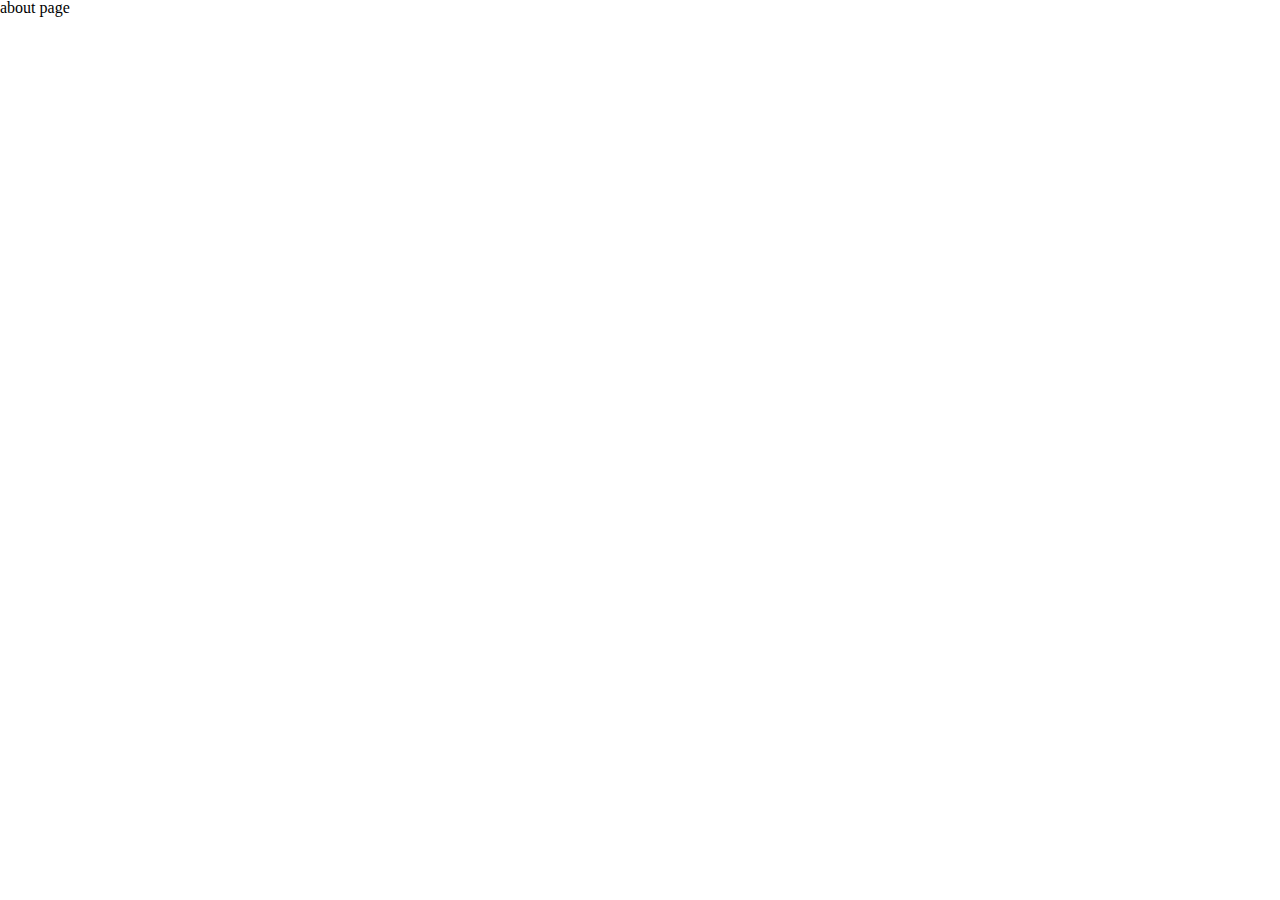
==== about.html @ a7b162c0 "Add mobile menu to home page" ====
<!DOCTYPE html>
<html lang="en">
  <head>
    <meta charset="UTF-8">
    <meta http-equiv="X-UA-Compatible" content="IE=edge">
    <meta name="viewport" content="width=device-width, initial-scale=1.0">
    <title>12 Rules for life: Antidote to Chaos tour</title>
    <link rel="stylesheet" href="./styles/reset.css">
    <link rel="preconnect" href="https://fonts.googleapis.com">
    <link rel="preconnect" href="https://fonts.gstatic.com" crossorigin>
    <link
      href="https://fonts.googleapis.com/css2?family=Lato:ital,wght@0,100;0,300;0,400;0,700;0,900;1,100;1,300;1,400;1,700;1,900&display=swap"
      rel="stylesheet">
    <link rel="stylesheet" href="./styles/about.css">
        <link rel="icon" href="./assets/png/favicon.ico" type="image/x-icon">
  </head>
<body>
  <h1>about page</h1>
</body>
</html>
---- styles/about.css ----
html {
  scroll-behavior: smooth;
}

@font-face {
  font-family: 'COCOGOOSE';
  src:
    url('../assets/fonts/COCOGOOSE.ttf.woff') format('woff'),
    url('../assets/fonts/COCOGOOSE.ttf.svg#COCOGOOSE') format('svg'),
    url('../assets/fonts/COCOGOOSE.ttf.eot'),
    url('../assets/fonts/COCOGOOSE.ttf.eot?#iefix') format('embedded-opentype');
  font-weight: normal;
  font-style: normal;
}
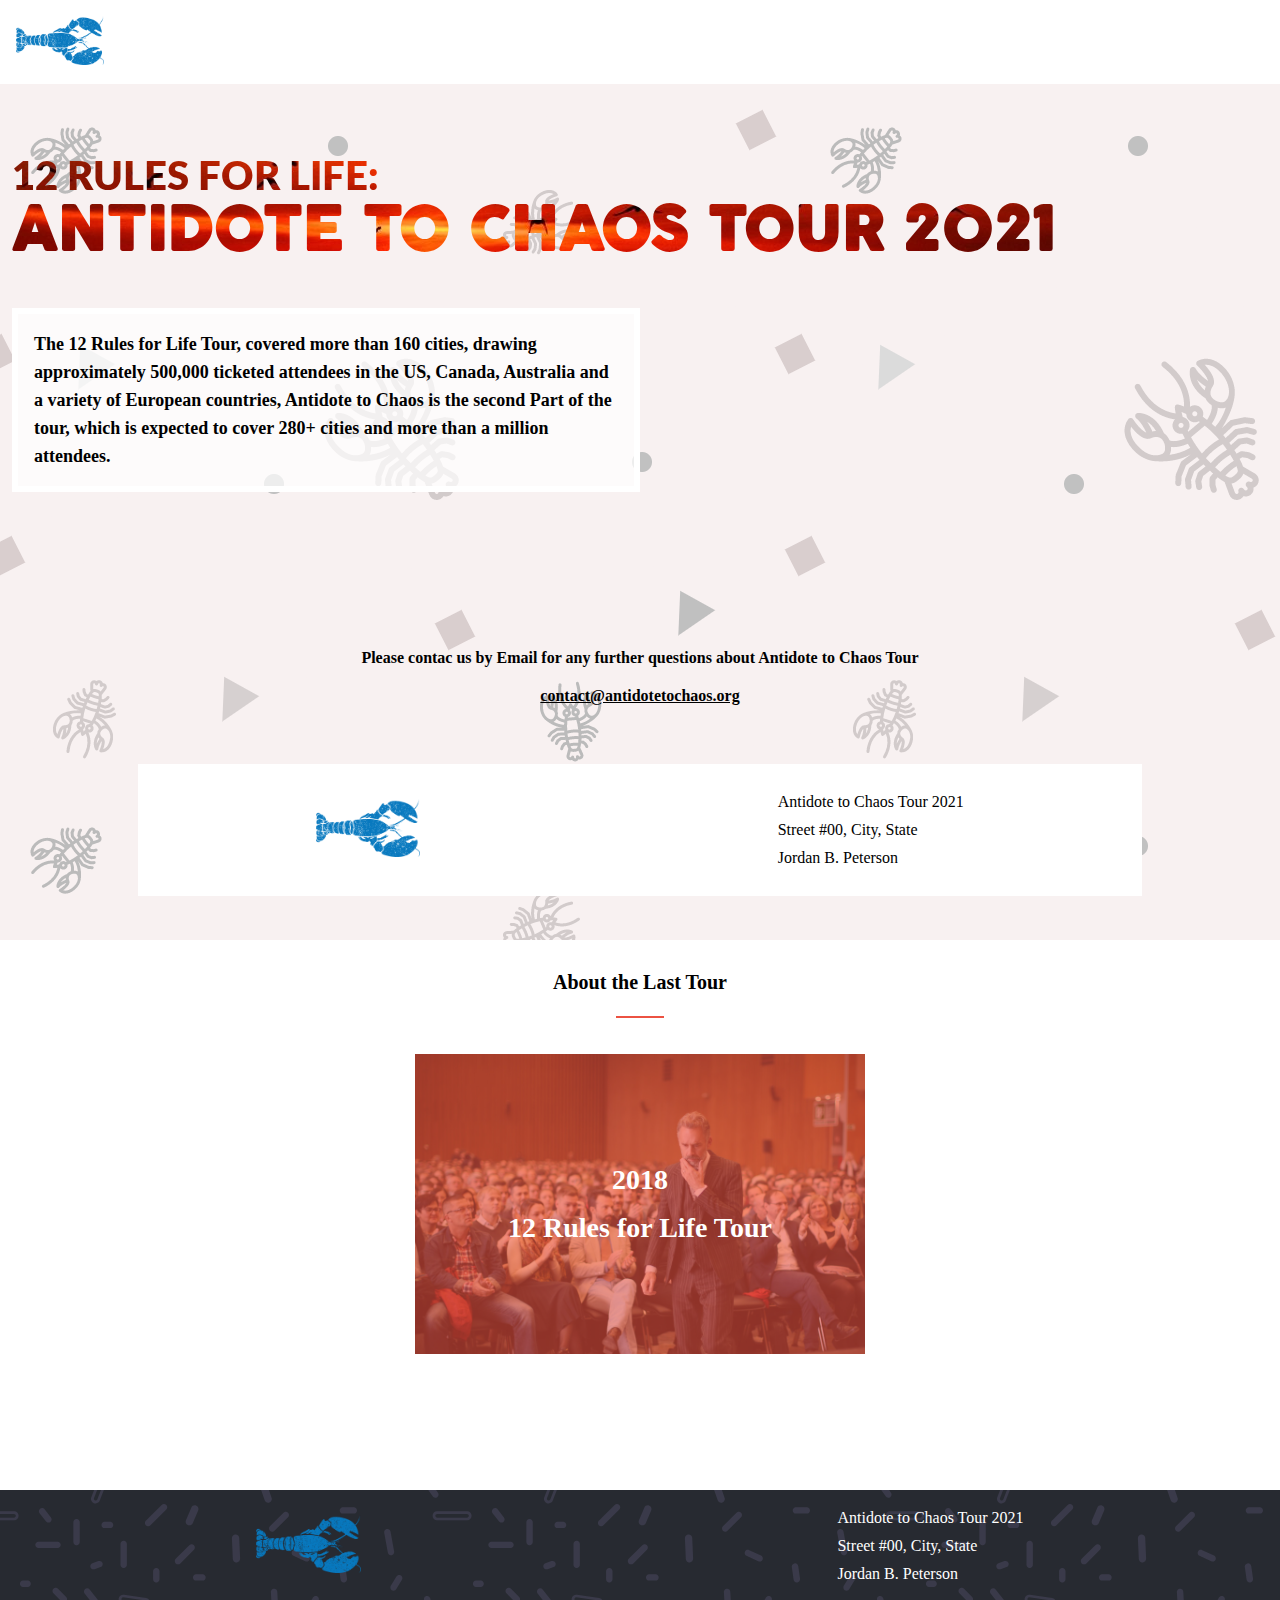
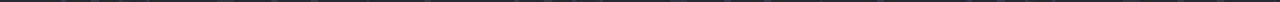
==== commit d4746184: "Add about page mobile + desktop & Add texture to backgrounds" ====
--- a/about.html
+++ b/about.html
@@ -1,20 +1,81 @@
 <!DOCTYPE html>
 <html lang="en">
-  <head>
-    <meta charset="UTF-8">
-    <meta http-equiv="X-UA-Compatible" content="IE=edge">
-    <meta name="viewport" content="width=device-width, initial-scale=1.0">
-    <title>12 Rules for life: Antidote to Chaos tour</title>
-    <link rel="stylesheet" href="./styles/reset.css">
-    <link rel="preconnect" href="https://fonts.googleapis.com">
-    <link rel="preconnect" href="https://fonts.gstatic.com" crossorigin>
-    <link
-      href="https://fonts.googleapis.com/css2?family=Lato:ital,wght@0,100;0,300;0,400;0,700;0,900;1,100;1,300;1,400;1,700;1,900&display=swap"
-      rel="stylesheet">
-    <link rel="stylesheet" href="./styles/about.css">
-        <link rel="icon" href="./assets/png/favicon.ico" type="image/x-icon">
-  </head>
+
+<head>
+  <meta charset="UTF-8">
+  <meta http-equiv="X-UA-Compatible" content="IE=edge">
+  <meta name="viewport" content="width=device-width, initial-scale=1.0">
+  <title>12 Rules for life: Antidote to Chaos tour</title>
+  <link rel="stylesheet" href="./styles/reset.css">
+  <link rel="preconnect" href="https://fonts.googleapis.com">
+  <link rel="preconnect" href="https://fonts.gstatic.com" crossorigin>
+  <link
+    href="https://fonts.googleapis.com/css2?family=Lato:ital,wght@0,100;0,300;0,400;0,700;0,900;1,100;1,300;1,400;1,700;1,900&display=swap"
+    rel="stylesheet">
+  <link rel="stylesheet" href="./styles/about.css">
+  <link rel="icon" href="./assets/png/favicon.ico" type="image/x-icon">
+</head>
+
 <body>
-  <h1>about page</h1>
+  <header id="navbar">
+    <a href="./index.html">
+      <img class="nav-logo" src="./assets/png/logobster.png" alt="">
+    </a>
+  </header>
+  <main>
+    <section class="hero">
+      <div class="container" id="landing">
+        <h1><span class="pre-title">12 Rules for life:</span> <br> Antidote to Chaos Tour 2021</h1>
+        <div class="hero-text-container">
+          <p class="hero-text">
+            The 12 Rules for Life Tour, covered more than 160 cities, drawing approximately 500,000 ticketed attendees
+            in the US, Canada, Australia and a variety of European countries, Antidote to Chaos is the second Part of
+            the tour, which is expected to cover 280+ cities and more than a million attendees.
+          </p>
+        </div>
+        <div class="contact-sect">
+          <span class="contact-info">Please contac us by Email for any further questions about Antidote to Chaos
+            Tour</span><br>
+          <span class="contact-mail">contact@antidotetochaos.org</span>
+        </div>
+        <div class="container footer-container">
+          <a href="./index.html"><img class="footer-logo" src="./assets/png/logobster.png" alt=""></a>
+          <div class="footer-info">
+            <span class="info-item">Antidote to Chaos Tour 2021</span>
+            <span class="info-item">Street #00, City, State</span>
+            <span class="info-item">Jordan B. Peterson</span>
+          </div>
+        </div>
+      </div>
+    </section>
+    <section class="past-tours">
+      <div class="container">
+        <h2 class="header-dark">
+          About the Last Tour
+        </h2>
+        <div class="separator"></div>
+        <div class="image-over">
+          <div class="last-tour">
+          </div>
+          <div class="color-overlay">
+            2018<br>12 Rules for Life Tour
+          </div>
+        </div>
+      </div>
+    </section>
+  </main>
+  <footer id="footer">
+    <div class="contact-info">
+      <div class="container footer-content">
+        <a href="./index.html"><img class="footer-logo" src="./assets/png/logobster.png" alt=""></a>
+        <div class="footer-info">
+          <span class="info-item">Antidote to Chaos Tour 2021</span>
+          <span class="info-item">Street #00, City, State</span>
+          <span class="info-item">Jordan B. Peterson</span>
+        </div>
+      </div>
+    </div>
+  </footer>
 </body>
+
 </html>--- a/styles/about.css
+++ b/styles/about.css
@@ -12,3 +12,189 @@
   font-weight: normal;
   font-style: normal;
 }
+
+#navbar {
+  padding: 16px;
+  box-shadow: 0px 1px 5px rgb(190, 190, 190);
+}
+
+.nav-logo {
+  width: 88px;
+}
+
+h1 {
+  background: url(../assets/jpg/bg-red.jpg) no-repeat;
+  -webkit-text-fill-color: transparent;
+  -webkit-background-clip: text;
+  display: block;
+  background-position: center -800px;
+  font-family: 'COCOGOOSE', 'Trebuchet MS', 'Lucida Sans Unicode', 'Lucida Grande', 'Lucida Sans', Arial, sans-serif;
+  font-size: 60px;
+  font-weight: 800;
+  text-align: left;
+  text-transform: uppercase;
+  margin: 48px 0;
+}
+
+.hero {
+  width: 100%;
+  overflow: hidden;
+  display: flex;
+  align-items: center;
+  flex-direction: column;
+  background: url('../assets/png/pattern2.png');
+}
+
+.pre-title {
+  font-family: 'Lato', sans-serif;
+  font-size: 40px;
+}
+
+.hero-text-container {
+  background-color: rgba(255, 255, 255, 0.7);
+  border: 6px solid white;
+  padding: 16px;
+}
+
+.hero-text {
+  font-size: 18px;
+  font-weight: 600;
+  line-height: 28px;
+}
+
+.container {
+  max-width: 1280px;
+  padding: 8px 12px;
+  display: flex;
+  flex-direction: column;
+  align-items: center;
+  width: 100%
+}
+
+.contact-sect {
+  margin: 24px 0;
+  display: flex;
+  width: 100%;
+  align-items: center;
+  flex-direction: column;
+  text-align: center;
+  font-weight: 600;
+}
+
+.contact-mail {
+  text-decoration: underline;
+}
+
+.contact-info {
+  display: flex;
+  align-items: center;
+  justify-content: center;
+  width: 100%;
+  padding: 6px;
+}
+
+.footer-container {
+  width: 80%;
+  flex-direction: row;
+  justify-content: space-around;
+  background-color: white;
+  padding: 24px 0;
+  margin: 36px 0;
+}
+
+.footer-logo {
+  height: 58px;
+}
+
+.footer-info {
+  display: flex;
+  flex-direction: column;
+}
+
+.info-item {
+  margin: 6px 0;
+}
+
+.past-tours {
+  width: 100%;
+  display: flex;
+  flex-direction: column;
+  align-items: center;
+}
+
+.header-dark {
+  font-weight: 600;
+  font-size: 20px;
+  margin: 24px 0;
+}
+
+.separator {
+  height: 2px;
+  width: 48px;
+  background-color: #ec5242;
+}
+
+.image-over {
+  max-width: 450px;
+  width: 100%;
+  position: relative;
+  margin-top: 36px;
+}
+
+.last-tour {
+  background: url('../assets/jpg/last-tour.jpg') 0 0 no-repeat;
+  background-size: contain;
+  background-position: center;
+  max-width: 450px;
+  width: 100%;
+  height: 300px;
+  overflow: hidden;
+  color: #FFFFFF;
+}
+
+.color-overlay {
+  max-width: 450px;
+  width: 100%;
+  height: 100%;
+  position: absolute;
+  top: 0;
+  left: 0;
+  background-color: rgba(236, 82, 66, 0.6);
+  display: flex;
+  align-items: center;
+  justify-content: center;
+  font-size: 28px;
+  font-weight: 800;
+  color: white;
+  line-height: 48px;
+  text-align: center;
+}
+
+#footer {
+  margin-top: 128px;
+  background-color: rgb(39, 42, 49);
+  fill: rgb(58, 58, 74);
+  background-size: 453px 453px;
+  background-repeat: repeat;
+  background-image:url("data:image/svg+xml,%3Csvg id='Layer_1' xmlns='http://www.w3.org/2000/svg' viewBox='0 0 500 500' fill-opacity='1' %3E%3Cstyle%3E .st0{fill:rgb(58, 58, 74)} %3C/style%3E%3Cpath class='st0' d='M55.5 475h-19c-1.9 0-3.5-1.6-3.5-3.5s1.6-3.5 3.5-3.5h19c1.9 0 3.5 1.6 3.5 3.5s-1.6 3.5-3.5 3.5zM144.7 178.9c-.4 0-.8-.1-1.2-.2-1.8-.7-2.7-2.7-2.1-4.5l6.6-17.8c.7-1.8 2.7-2.7 4.5-2.1 1.8.7 2.7 2.7 2.1 4.5l-6.6 17.8c-.6 1.4-1.9 2.3-3.3 2.3zM107.9 130.4c-1 0-2.1-.5-2.7-1.3l-11.8-14.9c-1.2-1.5-.9-3.7.6-4.9 1.5-1.2 3.7-.9 4.9.6l11.8 14.9c1.2 1.5.9 3.7-.6 4.9-.7.5-1.4.7-2.2.7zM103.2 87.6c-1.5 0-2.8-.9-3.3-2.4-.6-1.8.3-3.8 2.2-4.4l6.6-2.3c1.8-.6 3.8.3 4.4 2.2.6 1.8-.3 3.8-2.2 4.4l-6.6 2.3c-.3.2-.7.2-1.1.2zM300.5 46c-.9 0-1.8-.3-2.5-1-1.4-1.4-1.4-3.6 0-5l15-15c1.4-1.4 3.6-1.4 4.9 0 1.4 1.4 1.4 3.6 0 5l-15 15c-.6.7-1.5 1-2.4 1zM193.5 292c-1.9 0-3.5-1.6-3.5-3.5v-9c0-1.9 1.6-3.5 3.5-3.5s3.5 1.6 3.5 3.5v9c0 1.9-1.6 3.5-3.5 3.5zM163.5 40c-.9 0-1.8-.3-2.5-1-1.4-1.4-1.4-3.6 0-5l17.5-17.5c1.4-1.4 3.6-1.4 5 0s1.4 3.6 0 5L166 39c-.7.7-1.6 1-2.5 1zM252.5 167h-12c-1.9 0-3.5-1.6-3.5-3.5s1.6-3.5 3.5-3.5h12c1.9 0 3.5 1.6 3.5 3.5s-1.6 3.5-3.5 3.5zM199 142.5c-.9 0-1.8-.3-2.5-1L186 131c-1.4-1.4-1.4-3.6 0-5s3.6-1.4 5 0l10.5 10.5c1.4 1.4 1.4 3.6 0 5-.7.7-1.6 1-2.5 1zM108.5 162h-31c-1.9 0-3.5-1.6-3.5-3.5s1.6-3.5 3.5-3.5h31c1.9 0 3.5 1.6 3.5 3.5s-1.6 3.5-3.5 3.5zM134.5 231c-1.9 0-3.5-1.6-3.5-3.5v-16c0-1.9 1.6-3.5 3.5-3.5s3.5 1.6 3.5 3.5v16c0 1.9-1.6 3.5-3.5 3.5zM136.5 86c-1.9 0-3.5-1.6-3.5-3.5v-23c0-1.9 1.6-3.5 3.5-3.5s3.5 1.6 3.5 3.5v23c0 1.9-1.6 3.5-3.5 3.5zM63.5 64h-21c-1.9 0-3.5-1.6-3.5-3.5s1.6-3.5 3.5-3.5h21c1.9 0 3.5 1.6 3.5 3.5S65.4 64 63.5 64zM70.5 124c-.9 0-1.8-.3-2.5-1l-9-9c-1.4-1.4-1.4-3.6 0-5s3.6-1.4 5 0l9 9c1.4 1.4 1.4 3.6 0 5-.7.7-1.6 1-2.5 1zM97.5 200c-1.9 0-3.5-1.6-3.5-3.5v-8c0-1.9 1.6-3.5 3.5-3.5s3.5 1.6 3.5 3.5v8c0 1.9-1.6 3.5-3.5 3.5zM256.5 129h-15c-1.9 0-3.5-1.6-3.5-3.5s1.6-3.5 3.5-3.5h15c1.9 0 3.5 1.6 3.5 3.5s-1.6 3.5-3.5 3.5zM172.5 102c-1.9 0-3.5-1.6-3.5-3.5v-9c0-1.9 1.6-3.5 3.5-3.5s3.5 1.6 3.5 3.5v9c0 1.9-1.6 3.5-3.5 3.5zM275.5 214c-.9 0-1.8-.3-2.5-1l-9-9c-1.4-1.4-1.4-3.6 0-5s3.6-1.4 4.9 0l9 9c1.4 1.4 1.4 3.6 0 5-.6.7-1.5 1-2.4 1zM104.5 262c-1.9 0-3.5-1.6-3.5-3.5v-17c0-1.9 1.6-3.5 3.5-3.5s3.5 1.6 3.5 3.5v17c0 1.9-1.6 3.5-3.5 3.5zM53.5 278c-1.1 0-2.1-.5-2.8-1.4-1.2-1.5-.8-3.7.7-4.9l12-9c1.5-1.2 3.7-.8 4.9.7 1.2 1.5.8 3.7-.7 4.9l-12 9c-.6.5-1.4.7-2.1.7zM173.5 264c-.6 0-1.1-.1-1.7-.4l-13-7c-1.7-.9-2.3-3-1.4-4.7.9-1.7 3-2.3 4.7-1.4l13 7c1.7.9 2.3 3 1.4 4.7-.6 1.1-1.8 1.8-3 1.8zM203.5 182h-26c-1.9 0-3.5-1.6-3.5-3.5s1.6-3.5 3.5-3.5h26c1.9 0 3.5 1.6 3.5 3.5s-1.6 3.5-3.5 3.5zM84.5 61c-1.9 0-3.5-1.6-3.5-3.5v-22c0-1.9 1.6-3.5 3.5-3.5s3.5 1.6 3.5 3.5v22c0 1.9-1.6 3.5-3.5 3.5zM196.5 82c-.9 0-1.8-.3-2.5-1-1.4-1.4-1.4-3.6 0-5l15-15c1.4-1.4 3.6-1.4 5 0s1.4 3.6 0 5l-15 15c-.7.7-1.6 1-2.5 1zM196.5 236c-.9 0-1.8-.3-2.5-1l-13-13c-1.4-1.4-1.4-3.6 0-5s3.6-1.4 5 0l13 13c1.4 1.4 1.4 3.6 0 5-.7.7-1.6 1-2.5 1zM37.5 151c-1.1 0-2.2-.5-2.9-1.6-1.1-1.6-.6-3.8 1-4.9l9-6c1.6-1.1 3.8-.6 4.9 1 1.1 1.6.6 3.8-1 4.9l-9 6c-.7.4-1.3.6-2 .6zM30.5 107h-5c-1.9 0-3.5-1.6-3.5-3.5s1.6-3.5 3.5-3.5h5c1.9 0 3.5 1.6 3.5 3.5s-1.6 3.5-3.5 3.5zM121.5 42h-6c-1.9 0-3.5-1.6-3.5-3.5s1.6-3.5 3.5-3.5h6c1.9 0 3.5 1.6 3.5 3.5s-1.6 3.5-3.5 3.5zM123.5 345c-1.2 0-2.3-.6-3-1.6l-7-11c-1-1.6-.6-3.8 1.1-4.8 1.6-1 3.8-.6 4.8 1.1l7 11c1 1.6.6 3.8-1.1 4.8-.5.3-1.2.5-1.8.5zM31.5 353c-.2 0-.5 0-.7-.1-1.9-.4-3.1-2.3-2.7-4.2l3-14c.4-1.9 2.3-3.1 4.2-2.7 1.9.4 3.1 2.3 2.7 4.2l-3 14c-.4 1.7-1.9 2.8-3.5 2.8zM72.5 318c-.6 0-1.1-.1-1.6-.4l-17-9c-1.7-.9-2.4-3-1.5-4.7.9-1.7 3-2.4 4.7-1.5l17 9c1.7.9 2.4 3 1.5 4.7-.6 1.2-1.8 1.9-3.1 1.9zM256.5 380h-19c-1.9 0-3.5-1.6-3.5-3.5s1.6-3.5 3.5-3.5h19c1.9 0 3.5 1.6 3.5 3.5s-1.6 3.5-3.5 3.5zM299.2 353.3c-.2 0-.4 0-.7-.1-1.9-.4-3.1-2.2-2.8-4.1l3.6-18.7c.4-1.9 2.2-3.1 4.1-2.8 1.9.4 3.1 2.2 2.8 4.1l-3.6 18.7c-.3 1.8-1.7 2.9-3.4 2.9zM328 295c-.4 0-.7-.1-1.1-.2l-18-5.9c-1.8-.6-2.8-2.6-2.2-4.4.6-1.8 2.6-2.8 4.4-2.2l18 5.9c1.8.6 2.8 2.6 2.2 4.4-.4 1.4-1.8 2.4-3.3 2.4zM345.2 267.6c-1.5 0-2.8-.9-3.3-2.4-.6-1.8.3-3.8 2.2-4.4l6.6-2.3c1.8-.6 3.8.3 4.4 2.2.6 1.8-.3 3.8-2.2 4.4l-6.6 2.3c-.4.2-.7.2-1.1.2zM396 381.5c-.9 0-1.8-.3-2.5-1L376 363c-1.4-1.4-1.4-3.6 0-4.9 1.4-1.4 3.6-1.4 4.9 0l17.5 17.5c1.4 1.4 1.4 3.6 0 4.9-.6.7-1.5 1-2.4 1zM350.5 422c-.9 0-1.8-.3-2.5-1-1.4-1.4-1.4-3.6 0-4.9l15-15c1.4-1.4 3.6-1.4 4.9 0 1.4 1.4 1.4 3.6 0 4.9l-15 15c-.6.7-1.5 1-2.4 1zM417.3 460.2c-1.4 0-2.7-.8-3.2-2.2-.7-1.8.1-3.8 1.9-4.6l8.3-3.4c1.8-.7 3.8.1 4.6 1.9.7 1.8-.1 3.8-1.9 4.6l-8.3 3.4c-.5.2-.9.3-1.4.3zM329.5 464c-.9 0-1.8-.3-2.5-1-1.4-1.4-1.4-3.6 0-4.9l17.5-17.5c1.4-1.4 3.6-1.4 4.9 0 1.4 1.4 1.4 3.6 0 4.9L332 463c-.7.7-1.6 1-2.5 1zM486.5 401h-12c-1.9 0-3.5-1.6-3.5-3.5s1.6-3.5 3.5-3.5h12c1.9 0 3.5 1.6 3.5 3.5s-1.6 3.5-3.5 3.5zM399 442.5c-.9 0-1.8-.3-2.5-1L386 431c-1.4-1.4-1.4-3.6 0-4.9 1.4-1.4 3.6-1.4 4.9 0l10.5 10.5c1.4 1.4 1.4 3.6 0 4.9-.6.7-1.5 1-2.4 1zM314.5 405h-31c-1.9 0-3.5-1.6-3.5-3.5s1.6-3.5 3.5-3.5h31c1.9 0 3.5 1.6 3.5 3.5s-1.6 3.5-3.5 3.5zM338.5 375c-1.9 0-3.5-1.6-3.5-3.5v-23c0-1.9 1.6-3.5 3.5-3.5s3.5 1.6 3.5 3.5v23c0 1.9-1.6 3.5-3.5 3.5zM454.5 382h-15c-1.9 0-3.5-1.6-3.5-3.5s1.6-3.5 3.5-3.5h15c1.9 0 3.5 1.6 3.5 3.5s-1.6 3.5-3.5 3.5zM426.5 414c-1.9 0-3.5-1.6-3.5-3.5v-9c0-1.9 1.6-3.5 3.5-3.5s3.5 1.6 3.5 3.5v9c0 1.9-1.6 3.5-3.5 3.5zM402.5 325c-.9 0-1.8-.3-2.5-1-1.4-1.4-1.4-3.6 0-4.9l15-15c1.4-1.4 3.6-1.4 4.9 0 1.4 1.4 1.4 3.6 0 4.9l-15 15c-.6.7-1.5 1-2.4 1zM423.5 257c-1.2 0-2.3-.6-3-1.6l-7-11c-1-1.6-.6-3.8 1.1-4.8 1.6-1 3.8-.6 4.8 1.1l7 11c1 1.6.6 3.8-1.1 4.8-.5.3-1.2.5-1.8.5zM413.5 198c-.6 0-1.1-.1-1.6-.4l-17-9c-1.7-.9-2.4-3-1.5-4.7.9-1.7 3-2.4 4.7-1.5l17 9c1.7.9 2.4 3 1.5 4.7-.6 1.2-1.8 1.9-3.1 1.9zM220.5 344c-1.6 0-3-1.1-3.4-2.7l-9-36c-.5-1.9.7-3.8 2.5-4.2 1.9-.5 3.8.7 4.2 2.5l9 36c.5 1.9-.7 3.8-2.5 4.2-.2.2-.5.2-.8.2zM276.5 281.5c-2.5 0-4.6-1.9-4.9-4.3l-3-22c-.2-1.3.2-2.6 1-3.7s2-1.7 3.3-1.9c1.3-.2 2.6.2 3.7 1s1.8 2 1.9 3.3l3 22c.2 1.3-.2 2.6-1 3.7s-2 1.7-3.3 1.9h-.7zm-3-29h-.3c-.5.1-1 .3-1.3.8-.3.4-.5 1-.4 1.5l3 22c.1 1.1 1.1 1.9 2.2 1.7.5-.1 1-.3 1.3-.8.3-.4.5-1 .4-1.5l-3-22c-.1-.5-.3-1-.8-1.3-.2-.3-.7-.4-1.1-.4zM139.5 297h-.3l-21-2c-1.9-.2-3.3-1.9-3.2-3.8.2-1.9 1.9-3.3 3.8-3.2l21 2c1.9.2 3.3 1.9 3.2 3.8-.2 1.8-1.7 3.2-3.5 3.2zM289.5 168c-.3 0-.6 0-1-.1l-7-2c-1.9-.5-2.9-2.5-2.4-4.3.5-1.9 2.5-2.9 4.3-2.4l7 2c1.9.5 2.9 2.5 2.4 4.3-.4 1.5-1.8 2.5-3.3 2.5zM89.5 400H89c-1.9-.3-3.2-2.1-2.9-4l4-26c.3-1.9 2.1-3.2 4-2.9 1.9.3 3.2 2.1 2.9 4l-4 26c-.3 1.7-1.8 2.9-3.5 2.9zM163.5 400c-.5 0-1-.1-1.5-.3-1.8-.8-2.5-2.9-1.7-4.7l7-15c.8-1.8 2.9-2.5 4.7-1.7 1.8.8 2.5 2.9 1.7 4.7l-7 15c-.6 1.3-1.9 2-3.2 2zM221.5 263c-1.7 0-3.2-1.2-3.5-3-.3-1.9 1-3.7 2.9-4l13-2c1.9-.3 3.7 1 4 2.9s-1 3.7-2.9 4l-13 2c-.1.1-.3.1-.5.1zM174.5 341c-.4 0-.7-.1-1.1-.2l-15-5c-1.8-.6-2.8-2.6-2.2-4.4.6-1.8 2.6-2.8 4.4-2.2l15 5c1.8.6 2.8 2.6 2.2 4.4-.5 1.5-1.8 2.4-3.3 2.4zM260.5 320c-1 0-1.9-.4-2.6-1.2-1.3-1.5-1.1-3.7.3-4.9l8-7c1.5-1.3 3.7-1.1 4.9.3 1.3 1.5 1.1 3.7-.3 4.9l-8 7c-.7.6-1.5.9-2.3.9zM217.5 384c-1 0-2-.4-2.7-1.3l-5-6c-1.2-1.5-1-3.7.4-4.9 1.5-1.2 3.7-1 4.9.4l5 6c1.2 1.5 1 3.7-.4 4.9-.6.6-1.4.9-2.2.9zM55.5 423c-.7 0-1.3-.2-1.9-.6l-18-12c-1.6-1.1-2-3.2-1-4.9 1.1-1.6 3.2-2 4.9-1l18 12c1.6 1.1 2 3.2 1 4.9-.8 1.1-1.9 1.6-3 1.6zM53.5 36c-1 0-2.1-.5-2.8-1.4l-7-9c-1.2-1.5-.9-3.7.6-4.9 1.5-1.2 3.7-.9 4.9.6l7 9c1.2 1.5.9 3.7-.6 4.9-.6.6-1.3.8-2.1.8zM303.5 133c-1.8 0-3.4-1.4-3.5-3.3l-1-17c-.1-1.9 1.4-3.6 3.3-3.7 1.9-.1 3.6 1.4 3.7 3.3l1 17c.1 1.9-1.4 3.6-3.3 3.7h-.2zM319.5 184c-1.6 0-3-1.1-3.4-2.7-.5-1.9.7-3.8 2.5-4.2l28-7c1.9-.5 3.8.7 4.2 2.5.5 1.9-.7 3.8-2.5 4.2l-28 7c-.2.2-.5.2-.8.2zM431.5 72c-1.7 0-3.1-1.2-3.4-2.9l-4-22c-.3-1.9.9-3.7 2.8-4.1 1.9-.3 3.7.9 4.1 2.8l4 22c.3 1.9-.9 3.7-2.8 4.1-.3.1-.5.1-.7.1zM354.5 232c-1.3 0-2.5-.7-3.1-1.9l-11-21c-.9-1.7-.2-3.8 1.5-4.7 1.7-.9 3.8-.2 4.7 1.5l11 21c.9 1.7.2 3.8-1.5 4.7-.5.3-1.1.4-1.6.4zM339.5 139c-.6 0-1.2-.2-1.8-.5-1.7-1-2.2-3.1-1.2-4.8l9-15c1-1.7 3.1-2.2 4.8-1.2 1.7 1 2.2 3.1 1.2 4.8l-9 15c-.7 1.1-1.8 1.7-3 1.7zM338.5 79c-.5 0-1-.1-1.5-.3l-13-6c-1.8-.8-2.5-2.9-1.7-4.6.8-1.8 2.9-2.5 4.6-1.7l13 6c1.8.8 2.5 2.9 1.7 4.6-.5 1.2-1.8 2-3.1 2zM223.5 100h-7c-1.9 0-3.5-1.6-3.5-3.5s1.6-3.5 3.5-3.5h7c1.9 0 3.5 1.6 3.5 3.5s-1.6 3.5-3.5 3.5zM312.5 233c-1.9 0-3.5-1.6-3.5-3.5v-8c0-1.9 1.6-3.5 3.5-3.5s3.5 1.6 3.5 3.5v8c0 1.9-1.6 3.5-3.5 3.5zM402.2 160.3c-.3 0-.6 0-.8-.1-2.7-.4-4.6-3-4.1-5.7l4.6-27.7c.5-2.7 3-4.6 5.8-4.1 2.6.4 4.4 2.8 4.2 5.4v.4l-4.6 27.7c-.2 1.3-.9 2.5-2 3.2-1.1.6-2.1.9-3.1.9zm4.6-34.6c-1 0-1.8.7-2 1.7l-4.6 27.7c-.2 1.1.6 2.1 1.6 2.3.5.1 1.1 0 1.5-.3s.7-.8.8-1.3l4.6-27.7v-.1c.1-1-.6-2-1.7-2.2 0-.1-.1-.1-.2-.1zM379.5 102c-1.7 0-3.2-1.3-3.5-3l-2-14c-.3-1.9 1.1-3.7 3-4 1.9-.3 3.7 1.1 4 3l2 14c.3 1.9-1.1 3.7-3 4h-.5zM101.5 454c-.5 0-1.1-.1-1.6-.4l-8-4c-1.7-.9-2.4-3-1.6-4.7.9-1.7 3-2.4 4.7-1.6l8 4c1.7.9 2.4 3 1.6 4.7-.6 1.3-1.8 2-3.1 2zM474.5 136c-1.6 0-3-1.1-3.4-2.7l-3-12c-.5-1.9.7-3.8 2.5-4.2 1.9-.5 3.8.7 4.2 2.5l3 12c.5 1.9-.7 3.8-2.5 4.2-.2.2-.5.2-.8.2zM480.5 508c-1.1 0-2.2-.5-2.9-1.5l-7-10c-1.1-1.6-.7-3.8.9-4.9 1.6-1.1 3.8-.7 4.9.9l7 10c1.1 1.6.7 3.8-.9 4.9-.6.4-1.3.6-2 .6zM145 475.5c-1.9 0-3.5-1.6-3.5-3.5v-21.1c0-1.9 1.6-3.5 3.5-3.5s3.5 1.6 3.5 3.5V472c0 2-1.6 3.5-3.5 3.5zM380.5 302c-.6 0-1.1-.1-1.7-.4l-13-7c-1.7-.9-2.3-3-1.4-4.7.9-1.7 3-2.3 4.7-1.4l13 7c1.7.9 2.3 3 1.4 4.7-.6 1.1-1.8 1.8-3 1.8zM362.4 343.9c-1.8 0-3.4-1.4-3.5-3.3l-.8-14.7c-.1-1.9 1.4-3.6 3.3-3.7 1.9-.1 3.6 1.4 3.7 3.3l.8 14.7c.1 1.9-1.4 3.6-3.3 3.7h-.2zM223.5 224c-1.9 0-3.5-1.6-3.5-3.5v-9c0-1.9 1.6-3.5 3.5-3.5s3.5 1.6 3.5 3.5v9c0 1.9-1.6 3.5-3.5 3.5zM380.5 481c-1.2 0-2.3-.6-3-1.6l-7-11c-1-1.6-.6-3.8 1.1-4.8 1.6-1 3.8-.6 4.8 1.1l7 11c1 1.6.6 3.8-1.1 4.8-.5.3-1.2.5-1.8.5zM390.5 26h-12c-1.9 0-3.5-1.6-3.5-3.5s1.6-3.5 3.5-3.5h12c1.9 0 3.5 1.6 3.5 3.5s-1.6 3.5-3.5 3.5zM434.4 111.1c-.6 0-1.2-.2-1.8-.5-1.7-1-2.2-3.2-1.2-4.8l6.2-10.3c1-1.7 3.2-2.2 4.8-1.2 1.7 1 2.2 3.2 1.2 4.8l-6.2 10.3c-.7 1.1-1.8 1.7-3 1.7zM113.5 424.5c-2.3 0-4.3-1.6-4.8-3.8-.3-1.3-.1-2.6.6-3.8.7-1.1 1.8-2 3.1-2.3l28-7c1.3-.3 2.6-.1 3.8.6 1.1.7 2 1.8 2.3 3.1.3 1.3.1 2.6-.6 3.8-.7 1.1-1.8 2-3.1 2.3l-28 7c-.5.1-.9.1-1.3.1zm28-14c-.2 0-.3 0-.5.1l-28 7c-.5.1-1 .5-1.2.9s-.4 1-.2 1.5c.3 1.1 1.4 1.7 2.4 1.5l28-7c.5-.1 1-.5 1.2-.9s.4-1 .2-1.5c-.1-.5-.5-1-.9-1.2-.3-.3-.6-.4-1-.4zM513.5 33.5h-31c-2.8 0-5-2.2-5-5s2.2-5 5-5h31c2.8 0 5 2.2 5 5s-2.2 5-5 5zm-31-7c-1.1 0-2 .9-2 2s.9 2 2 2h31c1.1 0 2-.9 2-2s-.9-2-2-2h-31zM15.5 33.5h-31c-2.8 0-5-2.2-5-5s2.2-5 5-5h31c2.8 0 5 2.2 5 5s-2.2 5-5 5zm-31-7c-1.1 0-2 .9-2 2s.9 2 2 2h31c1.1 0 2-.9 2-2s-.9-2-2-2h-31zM160.5 129h-.7l-24.5-3.4c-1.3-.2-2.5-.9-3.3-1.9-.8-1.1-1.1-2.4-1-3.7.2-1.3.9-2.5 1.9-3.3 1.1-.8 2.4-1.1 3.7-1l24.5 3.4c1.3.2 2.5.9 3.3 1.9.8 1.1 1.1 2.4 1 3.7-.3 2.4-2.4 4.3-4.9 4.3zM136 118.5c-.4 0-.8.1-1.2.4-.4.3-.7.8-.8 1.3-.1.5.1 1.1.4 1.5.3.4.8.7 1.3.8l24.5 3.4c1.1.2 2.1-.6 2.3-1.7.1-.5-.1-1.1-.4-1.5-.3-.4-.8-.7-1.3-.8l-24.5-3.4h-.3zM105.5 14.8c-.6 0-1.2-.1-1.8-.3-1.2-.5-2.2-1.4-2.8-2.6s-.6-2.6-.1-3.8l7.9-20.5c.5-1.2 1.4-2.2 2.6-2.8 1.2-.5 2.6-.6 3.8-.1 2.6 1 3.9 3.9 2.9 6.5l-7.9 20.5c-.6 1.8-2.5 3.1-4.6 3.1zm8-27.6c-.3 0-.5.1-.8.2-.5.2-.9.6-1.1 1.1L103.7 9c-.2.5-.2 1 0 1.5s.6.9 1.1 1.1c1 .4 2.2-.2 2.6-1.1l7.9-20.5c.4-1-.1-2.2-1.1-2.6-.3-.1-.5-.2-.7-.2zM105.5 515.3c-.6 0-1.2-.1-1.8-.3-2.6-1-3.9-3.9-2.9-6.5l7.9-20.5c.5-1.2 1.4-2.2 2.6-2.8 1.2-.5 2.6-.6 3.8-.1 1.2.5 2.2 1.4 2.8 2.6.5 1.2.6 2.6.1 3.8l-7.9 20.5c-.6 2-2.5 3.3-4.6 3.3zm8-27.6c-.3 0-.5.1-.8.2-.5.2-.9.6-1.1 1.1l-7.9 20.5c-.4 1 .1 2.2 1.1 2.6 1 .4 2.2-.2 2.6-1.1l7.9-20.5c.2-.5.2-1 0-1.5s-.6-.9-1.1-1.1c-.3-.1-.5-.2-.7-.2zM480.5 8.5c-1.1 0-2.2-.5-2.9-1.5l-7-10c-1.1-1.6-.7-3.8.9-4.9 1.6-1.1 3.8-.7 4.9.9l7 10c1.1 1.6.7 3.8-.9 4.9-.6.4-1.3.6-2 .6zM200 435c-1.6 0-3.1-1-3.7-2.5l-4-10c-.8-2.1.2-4.4 2.2-5.2 2.1-.8 4.4.2 5.2 2.2l4 10c.8 2.1-.2 4.4-2.2 5.2-.5.2-1 .3-1.5.3zM233 461c-.9 0-1.9-.3-2.7-1-1.6-1.5-1.8-4-.3-5.6l17-19c1.5-1.6 4-1.8 5.6-.3 1.6 1.5 1.8 4 .3 5.6l-17 19c-.7.8-1.8 1.3-2.9 1.3zM296 512c-1.7 0-3.2-1-3.8-2.7l-7-20c-.7-2.1.4-4.4 2.5-5.1 2.1-.7 4.4.4 5.1 2.5l7 20c.7 2.1-.4 4.4-2.5 5.1-.4.1-.9.2-1.3.2zM296 14c-1.7 0-3.2-1-3.8-2.7l-7-20c-.7-2.1.4-4.4 2.5-5.1 2.1-.7 4.4.4 5.1 2.5l7 20c.7 2.1-.4 4.4-2.5 5.1-.4.1-.9.2-1.3.2zM11 270c-.8 0-1.6-.2-2.3-.7l-28-20c-1.8-1.3-2.2-3.8-.9-5.6 1.3-1.8 3.8-2.2 5.6-.9l28 20c1.8 1.3 2.2 3.8.9 5.6-.8 1-2.1 1.6-3.3 1.6zM512 270c-.8 0-1.6-.2-2.3-.7l-28-20c-1.8-1.3-2.2-3.8-.9-5.6 1.3-1.8 3.8-2.2 5.6-.9l28 20c1.8 1.3 2.2 3.8.9 5.6-.8 1-2.1 1.6-3.3 1.6zM41 211c-1.1 0-2.2-.5-3-1.3l-8-9c-1.5-1.7-1.3-4.2.3-5.6 1.7-1.5 4.2-1.3 5.6.3l8 9c1.5 1.7 1.3 4.2-.3 5.6-.7.7-1.7 1-2.6 1zM261 80c-2.1 0-3.9-1.7-4-3.8l-1-23c-.1-2.2 1.6-4.1 3.8-4.2 2.2-.1 4.1 1.6 4.2 3.8l1 23c.1 2.2-1.6 4.1-3.8 4.2h-.2zM209 39c-.5 0-1.1-.1-1.6-.3-2-.9-3-3.2-2.1-5.3l6-14c.9-2 3.2-3 5.3-2.1 2 .9 3 3.2 2.1 5.3l-6 14c-.7 1.5-2.2 2.4-3.7 2.4zM460 327c-.8 0-1.7-.3-2.4-.8-1.8-1.3-2.1-3.8-.8-5.6l12-16c1.3-1.8 3.8-2.1 5.6-.8 1.8 1.3 2.1 3.8.8 5.6l-12 16c-.8 1-2 1.6-3.2 1.6zM446 182c-1.6 0-3.1-1-3.7-2.6l-3-8c-.8-2.1.3-4.4 2.3-5.1 2.1-.8 4.4.3 5.1 2.3l3 8c.8 2.1-.3 4.4-2.3 5.1-.5.2-.9.3-1.4.3zM466 213c-.9 0-1.7-.3-2.5-.8-1.7-1.4-2.1-3.9-.7-5.6l7-9c1.4-1.7 3.9-2.1 5.6-.7 1.7 1.4 2.1 3.9.7 5.6l-7 9c-.7 1-1.9 1.5-3.1 1.5zM9 391c-1.3 0-2.6-.6-3.3-1.8-1.2-1.8-.7-4.3 1.1-5.5l12-8c1.8-1.2 4.3-.7 5.5 1.1 1.2 1.8.7 4.3-1.1 5.5l-12 8c-.7.5-1.4.7-2.2.7z'/%3E%3C/svg%3E");
+}
+
+.footer-content {
+  width: 100%;
+  flex-direction: row;
+  justify-content: space-around;
+  color: white;
+}
+
+@media only screen and (min-width: 768px) {
+  .hero-text-container {
+    width: 50%;
+    align-self: flex-start;
+    margin-bottom: 128px;
+    ;
+  }
+
+  h1 {
+    align-self: flex-start;
+  }
+}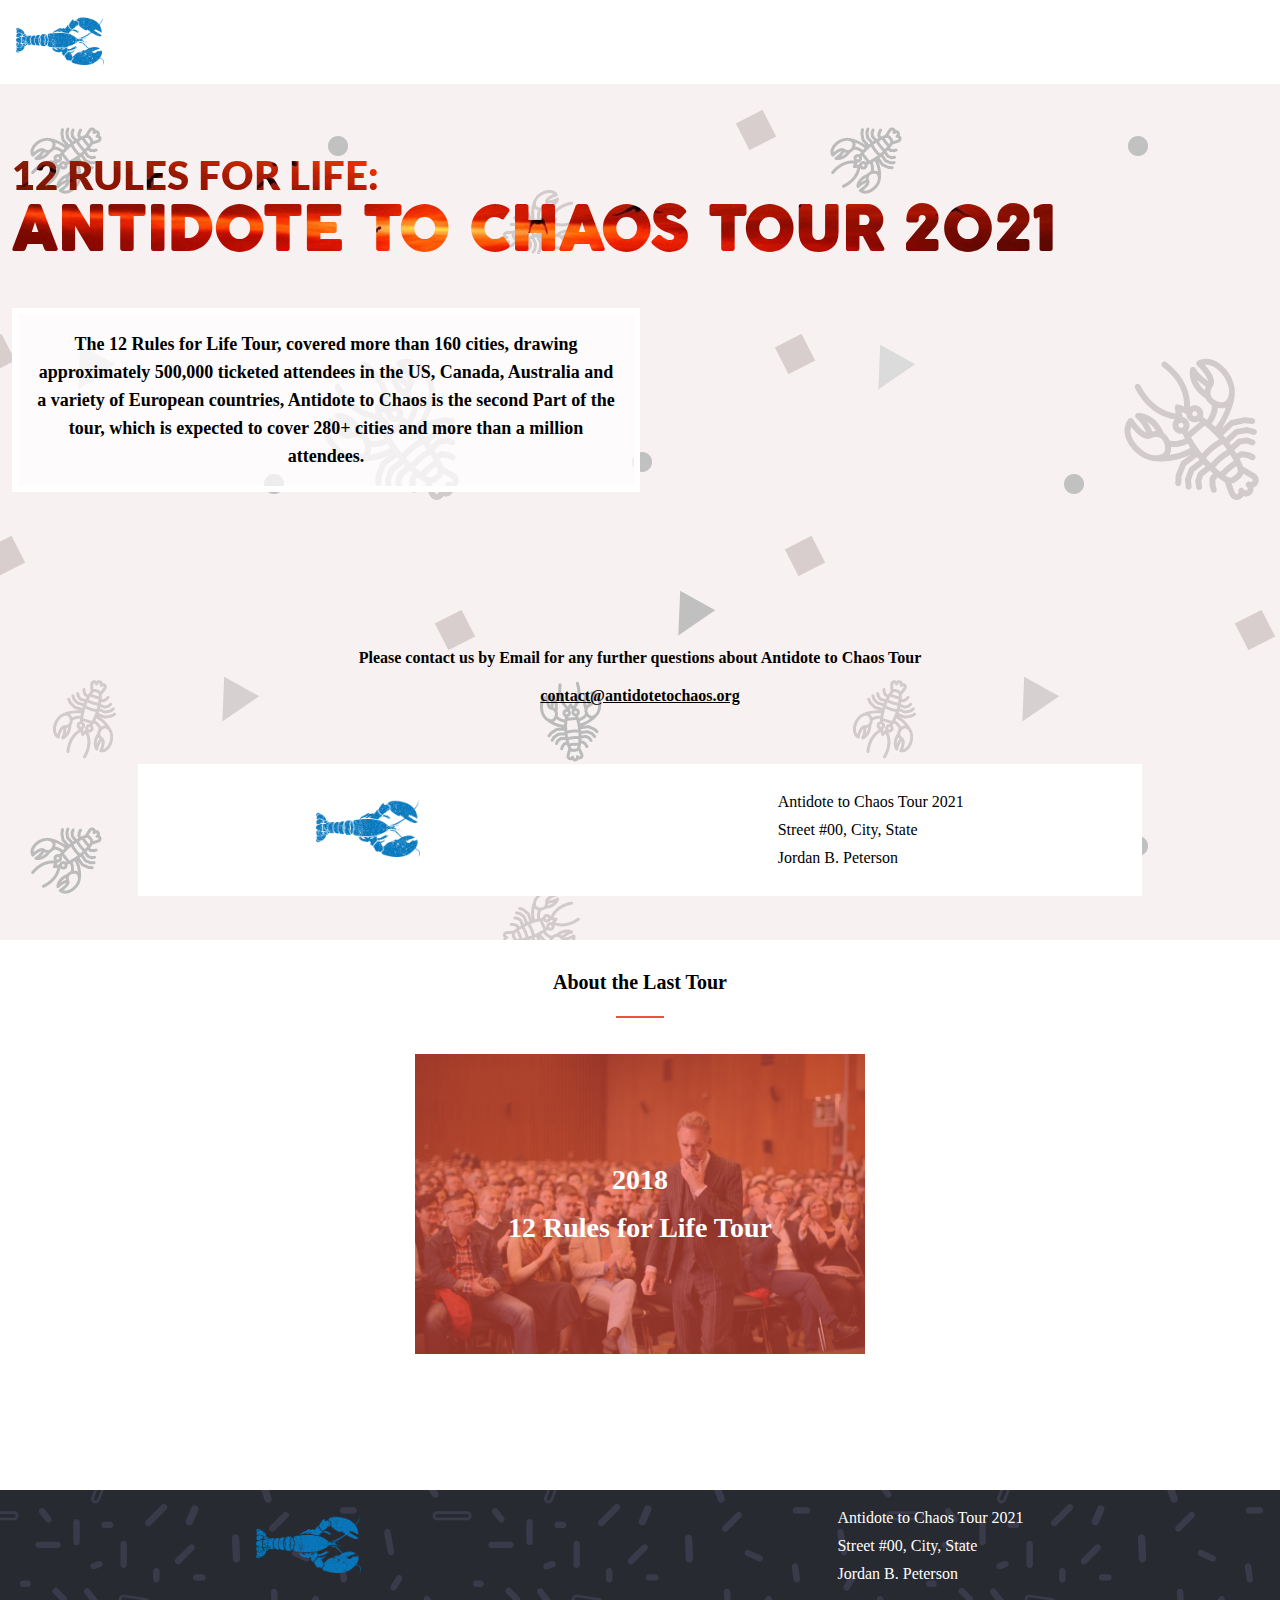
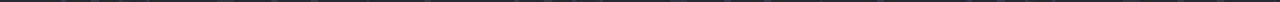
==== commit 82875dda: "Typo fix" ====
--- a/about.html
+++ b/about.html
@@ -34,7 +34,7 @@
           </p>
         </div>
         <div class="contact-sect">
-          <span class="contact-info">Please contac us by Email for any further questions about Antidote to Chaos
+          <span class="contact-info">Please contact us by Email for any further questions about Antidote to Chaos
             Tour</span><br>
           <span class="contact-mail">contact@antidotetochaos.org</span>
         </div>
--- a/styles/about.css
+++ b/styles/about.css
@@ -15,7 +15,7 @@
 
 #navbar {
   padding: 16px;
-  box-shadow: 0px 1px 5px rgb(190, 190, 190);
+  box-shadow: 0 1px 5px rgb(190, 190, 190);
 }
 
 .nav-logo {
@@ -60,6 +60,7 @@
   font-size: 18px;
   font-weight: 600;
   line-height: 28px;
+  text-align: center;
 }
 
 .container {
@@ -68,7 +69,7 @@
   display: flex;
   flex-direction: column;
   align-items: center;
-  width: 100%
+  width: 100%;
 }
 
 .contact-sect {
@@ -149,7 +150,7 @@
   width: 100%;
   height: 300px;
   overflow: hidden;
-  color: #FFFFFF;
+  color: #fff;
 }
 
 .color-overlay {
@@ -172,18 +173,12 @@
 
 #footer {
   margin-top: 128px;
-  background-color: rgb(39, 42, 49);
-  fill: rgb(58, 58, 74);
-  background-size: 453px 453px;
-  background-repeat: repeat;
-  background-image:url("data:image/svg+xml,%3Csvg id='Layer_1' xmlns='http://www.w3.org/2000/svg' viewBox='0 0 500 500' fill-opacity='1' %3E%3Cstyle%3E .st0{fill:rgb(58, 58, 74)} %3C/style%3E%3Cpath class='st0' d='M55.5 475h-19c-1.9 0-3.5-1.6-3.5-3.5s1.6-3.5 3.5-3.5h19c1.9 0 3.5 1.6 3.5 3.5s-1.6 3.5-3.5 3.5zM144.7 178.9c-.4 0-.8-.1-1.2-.2-1.8-.7-2.7-2.7-2.1-4.5l6.6-17.8c.7-1.8 2.7-2.7 4.5-2.1 1.8.7 2.7 2.7 2.1 4.5l-6.6 17.8c-.6 1.4-1.9 2.3-3.3 2.3zM107.9 130.4c-1 0-2.1-.5-2.7-1.3l-11.8-14.9c-1.2-1.5-.9-3.7.6-4.9 1.5-1.2 3.7-.9 4.9.6l11.8 14.9c1.2 1.5.9 3.7-.6 4.9-.7.5-1.4.7-2.2.7zM103.2 87.6c-1.5 0-2.8-.9-3.3-2.4-.6-1.8.3-3.8 2.2-4.4l6.6-2.3c1.8-.6 3.8.3 4.4 2.2.6 1.8-.3 3.8-2.2 4.4l-6.6 2.3c-.3.2-.7.2-1.1.2zM300.5 46c-.9 0-1.8-.3-2.5-1-1.4-1.4-1.4-3.6 0-5l15-15c1.4-1.4 3.6-1.4 4.9 0 1.4 1.4 1.4 3.6 0 5l-15 15c-.6.7-1.5 1-2.4 1zM193.5 292c-1.9 0-3.5-1.6-3.5-3.5v-9c0-1.9 1.6-3.5 3.5-3.5s3.5 1.6 3.5 3.5v9c0 1.9-1.6 3.5-3.5 3.5zM163.5 40c-.9 0-1.8-.3-2.5-1-1.4-1.4-1.4-3.6 0-5l17.5-17.5c1.4-1.4 3.6-1.4 5 0s1.4 3.6 0 5L166 39c-.7.7-1.6 1-2.5 1zM252.5 167h-12c-1.9 0-3.5-1.6-3.5-3.5s1.6-3.5 3.5-3.5h12c1.9 0 3.5 1.6 3.5 3.5s-1.6 3.5-3.5 3.5zM199 142.5c-.9 0-1.8-.3-2.5-1L186 131c-1.4-1.4-1.4-3.6 0-5s3.6-1.4 5 0l10.5 10.5c1.4 1.4 1.4 3.6 0 5-.7.7-1.6 1-2.5 1zM108.5 162h-31c-1.9 0-3.5-1.6-3.5-3.5s1.6-3.5 3.5-3.5h31c1.9 0 3.5 1.6 3.5 3.5s-1.6 3.5-3.5 3.5zM134.5 231c-1.9 0-3.5-1.6-3.5-3.5v-16c0-1.9 1.6-3.5 3.5-3.5s3.5 1.6 3.5 3.5v16c0 1.9-1.6 3.5-3.5 3.5zM136.5 86c-1.9 0-3.5-1.6-3.5-3.5v-23c0-1.9 1.6-3.5 3.5-3.5s3.5 1.6 3.5 3.5v23c0 1.9-1.6 3.5-3.5 3.5zM63.5 64h-21c-1.9 0-3.5-1.6-3.5-3.5s1.6-3.5 3.5-3.5h21c1.9 0 3.5 1.6 3.5 3.5S65.4 64 63.5 64zM70.5 124c-.9 0-1.8-.3-2.5-1l-9-9c-1.4-1.4-1.4-3.6 0-5s3.6-1.4 5 0l9 9c1.4 1.4 1.4 3.6 0 5-.7.7-1.6 1-2.5 1zM97.5 200c-1.9 0-3.5-1.6-3.5-3.5v-8c0-1.9 1.6-3.5 3.5-3.5s3.5 1.6 3.5 3.5v8c0 1.9-1.6 3.5-3.5 3.5zM256.5 129h-15c-1.9 0-3.5-1.6-3.5-3.5s1.6-3.5 3.5-3.5h15c1.9 0 3.5 1.6 3.5 3.5s-1.6 3.5-3.5 3.5zM172.5 102c-1.9 0-3.5-1.6-3.5-3.5v-9c0-1.9 1.6-3.5 3.5-3.5s3.5 1.6 3.5 3.5v9c0 1.9-1.6 3.5-3.5 3.5zM275.5 214c-.9 0-1.8-.3-2.5-1l-9-9c-1.4-1.4-1.4-3.6 0-5s3.6-1.4 4.9 0l9 9c1.4 1.4 1.4 3.6 0 5-.6.7-1.5 1-2.4 1zM104.5 262c-1.9 0-3.5-1.6-3.5-3.5v-17c0-1.9 1.6-3.5 3.5-3.5s3.5 1.6 3.5 3.5v17c0 1.9-1.6 3.5-3.5 3.5zM53.5 278c-1.1 0-2.1-.5-2.8-1.4-1.2-1.5-.8-3.7.7-4.9l12-9c1.5-1.2 3.7-.8 4.9.7 1.2 1.5.8 3.7-.7 4.9l-12 9c-.6.5-1.4.7-2.1.7zM173.5 264c-.6 0-1.1-.1-1.7-.4l-13-7c-1.7-.9-2.3-3-1.4-4.7.9-1.7 3-2.3 4.7-1.4l13 7c1.7.9 2.3 3 1.4 4.7-.6 1.1-1.8 1.8-3 1.8zM203.5 182h-26c-1.9 0-3.5-1.6-3.5-3.5s1.6-3.5 3.5-3.5h26c1.9 0 3.5 1.6 3.5 3.5s-1.6 3.5-3.5 3.5zM84.5 61c-1.9 0-3.5-1.6-3.5-3.5v-22c0-1.9 1.6-3.5 3.5-3.5s3.5 1.6 3.5 3.5v22c0 1.9-1.6 3.5-3.5 3.5zM196.5 82c-.9 0-1.8-.3-2.5-1-1.4-1.4-1.4-3.6 0-5l15-15c1.4-1.4 3.6-1.4 5 0s1.4 3.6 0 5l-15 15c-.7.7-1.6 1-2.5 1zM196.5 236c-.9 0-1.8-.3-2.5-1l-13-13c-1.4-1.4-1.4-3.6 0-5s3.6-1.4 5 0l13 13c1.4 1.4 1.4 3.6 0 5-.7.7-1.6 1-2.5 1zM37.5 151c-1.1 0-2.2-.5-2.9-1.6-1.1-1.6-.6-3.8 1-4.9l9-6c1.6-1.1 3.8-.6 4.9 1 1.1 1.6.6 3.8-1 4.9l-9 6c-.7.4-1.3.6-2 .6zM30.5 107h-5c-1.9 0-3.5-1.6-3.5-3.5s1.6-3.5 3.5-3.5h5c1.9 0 3.5 1.6 3.5 3.5s-1.6 3.5-3.5 3.5zM121.5 42h-6c-1.9 0-3.5-1.6-3.5-3.5s1.6-3.5 3.5-3.5h6c1.9 0 3.5 1.6 3.5 3.5s-1.6 3.5-3.5 3.5zM123.5 345c-1.2 0-2.3-.6-3-1.6l-7-11c-1-1.6-.6-3.8 1.1-4.8 1.6-1 3.8-.6 4.8 1.1l7 11c1 1.6.6 3.8-1.1 4.8-.5.3-1.2.5-1.8.5zM31.5 353c-.2 0-.5 0-.7-.1-1.9-.4-3.1-2.3-2.7-4.2l3-14c.4-1.9 2.3-3.1 4.2-2.7 1.9.4 3.1 2.3 2.7 4.2l-3 14c-.4 1.7-1.9 2.8-3.5 2.8zM72.5 318c-.6 0-1.1-.1-1.6-.4l-17-9c-1.7-.9-2.4-3-1.5-4.7.9-1.7 3-2.4 4.7-1.5l17 9c1.7.9 2.4 3 1.5 4.7-.6 1.2-1.8 1.9-3.1 1.9zM256.5 380h-19c-1.9 0-3.5-1.6-3.5-3.5s1.6-3.5 3.5-3.5h19c1.9 0 3.5 1.6 3.5 3.5s-1.6 3.5-3.5 3.5zM299.2 353.3c-.2 0-.4 0-.7-.1-1.9-.4-3.1-2.2-2.8-4.1l3.6-18.7c.4-1.9 2.2-3.1 4.1-2.8 1.9.4 3.1 2.2 2.8 4.1l-3.6 18.7c-.3 1.8-1.7 2.9-3.4 2.9zM328 295c-.4 0-.7-.1-1.1-.2l-18-5.9c-1.8-.6-2.8-2.6-2.2-4.4.6-1.8 2.6-2.8 4.4-2.2l18 5.9c1.8.6 2.8 2.6 2.2 4.4-.4 1.4-1.8 2.4-3.3 2.4zM345.2 267.6c-1.5 0-2.8-.9-3.3-2.4-.6-1.8.3-3.8 2.2-4.4l6.6-2.3c1.8-.6 3.8.3 4.4 2.2.6 1.8-.3 3.8-2.2 4.4l-6.6 2.3c-.4.2-.7.2-1.1.2zM396 381.5c-.9 0-1.8-.3-2.5-1L376 363c-1.4-1.4-1.4-3.6 0-4.9 1.4-1.4 3.6-1.4 4.9 0l17.5 17.5c1.4 1.4 1.4 3.6 0 4.9-.6.7-1.5 1-2.4 1zM350.5 422c-.9 0-1.8-.3-2.5-1-1.4-1.4-1.4-3.6 0-4.9l15-15c1.4-1.4 3.6-1.4 4.9 0 1.4 1.4 1.4 3.6 0 4.9l-15 15c-.6.7-1.5 1-2.4 1zM417.3 460.2c-1.4 0-2.7-.8-3.2-2.2-.7-1.8.1-3.8 1.9-4.6l8.3-3.4c1.8-.7 3.8.1 4.6 1.9.7 1.8-.1 3.8-1.9 4.6l-8.3 3.4c-.5.2-.9.3-1.4.3zM329.5 464c-.9 0-1.8-.3-2.5-1-1.4-1.4-1.4-3.6 0-4.9l17.5-17.5c1.4-1.4 3.6-1.4 4.9 0 1.4 1.4 1.4 3.6 0 4.9L332 463c-.7.7-1.6 1-2.5 1zM486.5 401h-12c-1.9 0-3.5-1.6-3.5-3.5s1.6-3.5 3.5-3.5h12c1.9 0 3.5 1.6 3.5 3.5s-1.6 3.5-3.5 3.5zM399 442.5c-.9 0-1.8-.3-2.5-1L386 431c-1.4-1.4-1.4-3.6 0-4.9 1.4-1.4 3.6-1.4 4.9 0l10.5 10.5c1.4 1.4 1.4 3.6 0 4.9-.6.7-1.5 1-2.4 1zM314.5 405h-31c-1.9 0-3.5-1.6-3.5-3.5s1.6-3.5 3.5-3.5h31c1.9 0 3.5 1.6 3.5 3.5s-1.6 3.5-3.5 3.5zM338.5 375c-1.9 0-3.5-1.6-3.5-3.5v-23c0-1.9 1.6-3.5 3.5-3.5s3.5 1.6 3.5 3.5v23c0 1.9-1.6 3.5-3.5 3.5zM454.5 382h-15c-1.9 0-3.5-1.6-3.5-3.5s1.6-3.5 3.5-3.5h15c1.9 0 3.5 1.6 3.5 3.5s-1.6 3.5-3.5 3.5zM426.5 414c-1.9 0-3.5-1.6-3.5-3.5v-9c0-1.9 1.6-3.5 3.5-3.5s3.5 1.6 3.5 3.5v9c0 1.9-1.6 3.5-3.5 3.5zM402.5 325c-.9 0-1.8-.3-2.5-1-1.4-1.4-1.4-3.6 0-4.9l15-15c1.4-1.4 3.6-1.4 4.9 0 1.4 1.4 1.4 3.6 0 4.9l-15 15c-.6.7-1.5 1-2.4 1zM423.5 257c-1.2 0-2.3-.6-3-1.6l-7-11c-1-1.6-.6-3.8 1.1-4.8 1.6-1 3.8-.6 4.8 1.1l7 11c1 1.6.6 3.8-1.1 4.8-.5.3-1.2.5-1.8.5zM413.5 198c-.6 0-1.1-.1-1.6-.4l-17-9c-1.7-.9-2.4-3-1.5-4.7.9-1.7 3-2.4 4.7-1.5l17 9c1.7.9 2.4 3 1.5 4.7-.6 1.2-1.8 1.9-3.1 1.9zM220.5 344c-1.6 0-3-1.1-3.4-2.7l-9-36c-.5-1.9.7-3.8 2.5-4.2 1.9-.5 3.8.7 4.2 2.5l9 36c.5 1.9-.7 3.8-2.5 4.2-.2.2-.5.2-.8.2zM276.5 281.5c-2.5 0-4.6-1.9-4.9-4.3l-3-22c-.2-1.3.2-2.6 1-3.7s2-1.7 3.3-1.9c1.3-.2 2.6.2 3.7 1s1.8 2 1.9 3.3l3 22c.2 1.3-.2 2.6-1 3.7s-2 1.7-3.3 1.9h-.7zm-3-29h-.3c-.5.1-1 .3-1.3.8-.3.4-.5 1-.4 1.5l3 22c.1 1.1 1.1 1.9 2.2 1.7.5-.1 1-.3 1.3-.8.3-.4.5-1 .4-1.5l-3-22c-.1-.5-.3-1-.8-1.3-.2-.3-.7-.4-1.1-.4zM139.5 297h-.3l-21-2c-1.9-.2-3.3-1.9-3.2-3.8.2-1.9 1.9-3.3 3.8-3.2l21 2c1.9.2 3.3 1.9 3.2 3.8-.2 1.8-1.7 3.2-3.5 3.2zM289.5 168c-.3 0-.6 0-1-.1l-7-2c-1.9-.5-2.9-2.5-2.4-4.3.5-1.9 2.5-2.9 4.3-2.4l7 2c1.9.5 2.9 2.5 2.4 4.3-.4 1.5-1.8 2.5-3.3 2.5zM89.5 400H89c-1.9-.3-3.2-2.1-2.9-4l4-26c.3-1.9 2.1-3.2 4-2.9 1.9.3 3.2 2.1 2.9 4l-4 26c-.3 1.7-1.8 2.9-3.5 2.9zM163.5 400c-.5 0-1-.1-1.5-.3-1.8-.8-2.5-2.9-1.7-4.7l7-15c.8-1.8 2.9-2.5 4.7-1.7 1.8.8 2.5 2.9 1.7 4.7l-7 15c-.6 1.3-1.9 2-3.2 2zM221.5 263c-1.7 0-3.2-1.2-3.5-3-.3-1.9 1-3.7 2.9-4l13-2c1.9-.3 3.7 1 4 2.9s-1 3.7-2.9 4l-13 2c-.1.1-.3.1-.5.1zM174.5 341c-.4 0-.7-.1-1.1-.2l-15-5c-1.8-.6-2.8-2.6-2.2-4.4.6-1.8 2.6-2.8 4.4-2.2l15 5c1.8.6 2.8 2.6 2.2 4.4-.5 1.5-1.8 2.4-3.3 2.4zM260.5 320c-1 0-1.9-.4-2.6-1.2-1.3-1.5-1.1-3.7.3-4.9l8-7c1.5-1.3 3.7-1.1 4.9.3 1.3 1.5 1.1 3.7-.3 4.9l-8 7c-.7.6-1.5.9-2.3.9zM217.5 384c-1 0-2-.4-2.7-1.3l-5-6c-1.2-1.5-1-3.7.4-4.9 1.5-1.2 3.7-1 4.9.4l5 6c1.2 1.5 1 3.7-.4 4.9-.6.6-1.4.9-2.2.9zM55.5 423c-.7 0-1.3-.2-1.9-.6l-18-12c-1.6-1.1-2-3.2-1-4.9 1.1-1.6 3.2-2 4.9-1l18 12c1.6 1.1 2 3.2 1 4.9-.8 1.1-1.9 1.6-3 1.6zM53.5 36c-1 0-2.1-.5-2.8-1.4l-7-9c-1.2-1.5-.9-3.7.6-4.9 1.5-1.2 3.7-.9 4.9.6l7 9c1.2 1.5.9 3.7-.6 4.9-.6.6-1.3.8-2.1.8zM303.5 133c-1.8 0-3.4-1.4-3.5-3.3l-1-17c-.1-1.9 1.4-3.6 3.3-3.7 1.9-.1 3.6 1.4 3.7 3.3l1 17c.1 1.9-1.4 3.6-3.3 3.7h-.2zM319.5 184c-1.6 0-3-1.1-3.4-2.7-.5-1.9.7-3.8 2.5-4.2l28-7c1.9-.5 3.8.7 4.2 2.5.5 1.9-.7 3.8-2.5 4.2l-28 7c-.2.2-.5.2-.8.2zM431.5 72c-1.7 0-3.1-1.2-3.4-2.9l-4-22c-.3-1.9.9-3.7 2.8-4.1 1.9-.3 3.7.9 4.1 2.8l4 22c.3 1.9-.9 3.7-2.8 4.1-.3.1-.5.1-.7.1zM354.5 232c-1.3 0-2.5-.7-3.1-1.9l-11-21c-.9-1.7-.2-3.8 1.5-4.7 1.7-.9 3.8-.2 4.7 1.5l11 21c.9 1.7.2 3.8-1.5 4.7-.5.3-1.1.4-1.6.4zM339.5 139c-.6 0-1.2-.2-1.8-.5-1.7-1-2.2-3.1-1.2-4.8l9-15c1-1.7 3.1-2.2 4.8-1.2 1.7 1 2.2 3.1 1.2 4.8l-9 15c-.7 1.1-1.8 1.7-3 1.7zM338.5 79c-.5 0-1-.1-1.5-.3l-13-6c-1.8-.8-2.5-2.9-1.7-4.6.8-1.8 2.9-2.5 4.6-1.7l13 6c1.8.8 2.5 2.9 1.7 4.6-.5 1.2-1.8 2-3.1 2zM223.5 100h-7c-1.9 0-3.5-1.6-3.5-3.5s1.6-3.5 3.5-3.5h7c1.9 0 3.5 1.6 3.5 3.5s-1.6 3.5-3.5 3.5zM312.5 233c-1.9 0-3.5-1.6-3.5-3.5v-8c0-1.9 1.6-3.5 3.5-3.5s3.5 1.6 3.5 3.5v8c0 1.9-1.6 3.5-3.5 3.5zM402.2 160.3c-.3 0-.6 0-.8-.1-2.7-.4-4.6-3-4.1-5.7l4.6-27.7c.5-2.7 3-4.6 5.8-4.1 2.6.4 4.4 2.8 4.2 5.4v.4l-4.6 27.7c-.2 1.3-.9 2.5-2 3.2-1.1.6-2.1.9-3.1.9zm4.6-34.6c-1 0-1.8.7-2 1.7l-4.6 27.7c-.2 1.1.6 2.1 1.6 2.3.5.1 1.1 0 1.5-.3s.7-.8.8-1.3l4.6-27.7v-.1c.1-1-.6-2-1.7-2.2 0-.1-.1-.1-.2-.1zM379.5 102c-1.7 0-3.2-1.3-3.5-3l-2-14c-.3-1.9 1.1-3.7 3-4 1.9-.3 3.7 1.1 4 3l2 14c.3 1.9-1.1 3.7-3 4h-.5zM101.5 454c-.5 0-1.1-.1-1.6-.4l-8-4c-1.7-.9-2.4-3-1.6-4.7.9-1.7 3-2.4 4.7-1.6l8 4c1.7.9 2.4 3 1.6 4.7-.6 1.3-1.8 2-3.1 2zM474.5 136c-1.6 0-3-1.1-3.4-2.7l-3-12c-.5-1.9.7-3.8 2.5-4.2 1.9-.5 3.8.7 4.2 2.5l3 12c.5 1.9-.7 3.8-2.5 4.2-.2.2-.5.2-.8.2zM480.5 508c-1.1 0-2.2-.5-2.9-1.5l-7-10c-1.1-1.6-.7-3.8.9-4.9 1.6-1.1 3.8-.7 4.9.9l7 10c1.1 1.6.7 3.8-.9 4.9-.6.4-1.3.6-2 .6zM145 475.5c-1.9 0-3.5-1.6-3.5-3.5v-21.1c0-1.9 1.6-3.5 3.5-3.5s3.5 1.6 3.5 3.5V472c0 2-1.6 3.5-3.5 3.5zM380.5 302c-.6 0-1.1-.1-1.7-.4l-13-7c-1.7-.9-2.3-3-1.4-4.7.9-1.7 3-2.3 4.7-1.4l13 7c1.7.9 2.3 3 1.4 4.7-.6 1.1-1.8 1.8-3 1.8zM362.4 343.9c-1.8 0-3.4-1.4-3.5-3.3l-.8-14.7c-.1-1.9 1.4-3.6 3.3-3.7 1.9-.1 3.6 1.4 3.7 3.3l.8 14.7c.1 1.9-1.4 3.6-3.3 3.7h-.2zM223.5 224c-1.9 0-3.5-1.6-3.5-3.5v-9c0-1.9 1.6-3.5 3.5-3.5s3.5 1.6 3.5 3.5v9c0 1.9-1.6 3.5-3.5 3.5zM380.5 481c-1.2 0-2.3-.6-3-1.6l-7-11c-1-1.6-.6-3.8 1.1-4.8 1.6-1 3.8-.6 4.8 1.1l7 11c1 1.6.6 3.8-1.1 4.8-.5.3-1.2.5-1.8.5zM390.5 26h-12c-1.9 0-3.5-1.6-3.5-3.5s1.6-3.5 3.5-3.5h12c1.9 0 3.5 1.6 3.5 3.5s-1.6 3.5-3.5 3.5zM434.4 111.1c-.6 0-1.2-.2-1.8-.5-1.7-1-2.2-3.2-1.2-4.8l6.2-10.3c1-1.7 3.2-2.2 4.8-1.2 1.7 1 2.2 3.2 1.2 4.8l-6.2 10.3c-.7 1.1-1.8 1.7-3 1.7zM113.5 424.5c-2.3 0-4.3-1.6-4.8-3.8-.3-1.3-.1-2.6.6-3.8.7-1.1 1.8-2 3.1-2.3l28-7c1.3-.3 2.6-.1 3.8.6 1.1.7 2 1.8 2.3 3.1.3 1.3.1 2.6-.6 3.8-.7 1.1-1.8 2-3.1 2.3l-28 7c-.5.1-.9.1-1.3.1zm28-14c-.2 0-.3 0-.5.1l-28 7c-.5.1-1 .5-1.2.9s-.4 1-.2 1.5c.3 1.1 1.4 1.7 2.4 1.5l28-7c.5-.1 1-.5 1.2-.9s.4-1 .2-1.5c-.1-.5-.5-1-.9-1.2-.3-.3-.6-.4-1-.4zM513.5 33.5h-31c-2.8 0-5-2.2-5-5s2.2-5 5-5h31c2.8 0 5 2.2 5 5s-2.2 5-5 5zm-31-7c-1.1 0-2 .9-2 2s.9 2 2 2h31c1.1 0 2-.9 2-2s-.9-2-2-2h-31zM15.5 33.5h-31c-2.8 0-5-2.2-5-5s2.2-5 5-5h31c2.8 0 5 2.2 5 5s-2.2 5-5 5zm-31-7c-1.1 0-2 .9-2 2s.9 2 2 2h31c1.1 0 2-.9 2-2s-.9-2-2-2h-31zM160.5 129h-.7l-24.5-3.4c-1.3-.2-2.5-.9-3.3-1.9-.8-1.1-1.1-2.4-1-3.7.2-1.3.9-2.5 1.9-3.3 1.1-.8 2.4-1.1 3.7-1l24.5 3.4c1.3.2 2.5.9 3.3 1.9.8 1.1 1.1 2.4 1 3.7-.3 2.4-2.4 4.3-4.9 4.3zM136 118.5c-.4 0-.8.1-1.2.4-.4.3-.7.8-.8 1.3-.1.5.1 1.1.4 1.5.3.4.8.7 1.3.8l24.5 3.4c1.1.2 2.1-.6 2.3-1.7.1-.5-.1-1.1-.4-1.5-.3-.4-.8-.7-1.3-.8l-24.5-3.4h-.3zM105.5 14.8c-.6 0-1.2-.1-1.8-.3-1.2-.5-2.2-1.4-2.8-2.6s-.6-2.6-.1-3.8l7.9-20.5c.5-1.2 1.4-2.2 2.6-2.8 1.2-.5 2.6-.6 3.8-.1 2.6 1 3.9 3.9 2.9 6.5l-7.9 20.5c-.6 1.8-2.5 3.1-4.6 3.1zm8-27.6c-.3 0-.5.1-.8.2-.5.2-.9.6-1.1 1.1L103.7 9c-.2.5-.2 1 0 1.5s.6.9 1.1 1.1c1 .4 2.2-.2 2.6-1.1l7.9-20.5c.4-1-.1-2.2-1.1-2.6-.3-.1-.5-.2-.7-.2zM105.5 515.3c-.6 0-1.2-.1-1.8-.3-2.6-1-3.9-3.9-2.9-6.5l7.9-20.5c.5-1.2 1.4-2.2 2.6-2.8 1.2-.5 2.6-.6 3.8-.1 1.2.5 2.2 1.4 2.8 2.6.5 1.2.6 2.6.1 3.8l-7.9 20.5c-.6 2-2.5 3.3-4.6 3.3zm8-27.6c-.3 0-.5.1-.8.2-.5.2-.9.6-1.1 1.1l-7.9 20.5c-.4 1 .1 2.2 1.1 2.6 1 .4 2.2-.2 2.6-1.1l7.9-20.5c.2-.5.2-1 0-1.5s-.6-.9-1.1-1.1c-.3-.1-.5-.2-.7-.2zM480.5 8.5c-1.1 0-2.2-.5-2.9-1.5l-7-10c-1.1-1.6-.7-3.8.9-4.9 1.6-1.1 3.8-.7 4.9.9l7 10c1.1 1.6.7 3.8-.9 4.9-.6.4-1.3.6-2 .6zM200 435c-1.6 0-3.1-1-3.7-2.5l-4-10c-.8-2.1.2-4.4 2.2-5.2 2.1-.8 4.4.2 5.2 2.2l4 10c.8 2.1-.2 4.4-2.2 5.2-.5.2-1 .3-1.5.3zM233 461c-.9 0-1.9-.3-2.7-1-1.6-1.5-1.8-4-.3-5.6l17-19c1.5-1.6 4-1.8 5.6-.3 1.6 1.5 1.8 4 .3 5.6l-17 19c-.7.8-1.8 1.3-2.9 1.3zM296 512c-1.7 0-3.2-1-3.8-2.7l-7-20c-.7-2.1.4-4.4 2.5-5.1 2.1-.7 4.4.4 5.1 2.5l7 20c.7 2.1-.4 4.4-2.5 5.1-.4.1-.9.2-1.3.2zM296 14c-1.7 0-3.2-1-3.8-2.7l-7-20c-.7-2.1.4-4.4 2.5-5.1 2.1-.7 4.4.4 5.1 2.5l7 20c.7 2.1-.4 4.4-2.5 5.1-.4.1-.9.2-1.3.2zM11 270c-.8 0-1.6-.2-2.3-.7l-28-20c-1.8-1.3-2.2-3.8-.9-5.6 1.3-1.8 3.8-2.2 5.6-.9l28 20c1.8 1.3 2.2 3.8.9 5.6-.8 1-2.1 1.6-3.3 1.6zM512 270c-.8 0-1.6-.2-2.3-.7l-28-20c-1.8-1.3-2.2-3.8-.9-5.6 1.3-1.8 3.8-2.2 5.6-.9l28 20c1.8 1.3 2.2 3.8.9 5.6-.8 1-2.1 1.6-3.3 1.6zM41 211c-1.1 0-2.2-.5-3-1.3l-8-9c-1.5-1.7-1.3-4.2.3-5.6 1.7-1.5 4.2-1.3 5.6.3l8 9c1.5 1.7 1.3 4.2-.3 5.6-.7.7-1.7 1-2.6 1zM261 80c-2.1 0-3.9-1.7-4-3.8l-1-23c-.1-2.2 1.6-4.1 3.8-4.2 2.2-.1 4.1 1.6 4.2 3.8l1 23c.1 2.2-1.6 4.1-3.8 4.2h-.2zM209 39c-.5 0-1.1-.1-1.6-.3-2-.9-3-3.2-2.1-5.3l6-14c.9-2 3.2-3 5.3-2.1 2 .9 3 3.2 2.1 5.3l-6 14c-.7 1.5-2.2 2.4-3.7 2.4zM460 327c-.8 0-1.7-.3-2.4-.8-1.8-1.3-2.1-3.8-.8-5.6l12-16c1.3-1.8 3.8-2.1 5.6-.8 1.8 1.3 2.1 3.8.8 5.6l-12 16c-.8 1-2 1.6-3.2 1.6zM446 182c-1.6 0-3.1-1-3.7-2.6l-3-8c-.8-2.1.3-4.4 2.3-5.1 2.1-.8 4.4.3 5.1 2.3l3 8c.8 2.1-.3 4.4-2.3 5.1-.5.2-.9.3-1.4.3zM466 213c-.9 0-1.7-.3-2.5-.8-1.7-1.4-2.1-3.9-.7-5.6l7-9c1.4-1.7 3.9-2.1 5.6-.7 1.7 1.4 2.1 3.9.7 5.6l-7 9c-.7 1-1.9 1.5-3.1 1.5zM9 391c-1.3 0-2.6-.6-3.3-1.8-1.2-1.8-.7-4.3 1.1-5.5l12-8c1.8-1.2 4.3-.7 5.5 1.1 1.2 1.8.7 4.3-1.1 5.5l-12 8c-.7.5-1.4.7-2.2.7z'/%3E%3C/svg%3E");
 }
 
 .footer-content {
   width: 100%;
   flex-direction: row;
   justify-content: space-around;
-  color: white;
 }
 
 @media only screen and (min-width: 768px) {
@@ -191,10 +186,21 @@
     width: 50%;
     align-self: flex-start;
     margin-bottom: 128px;
-    ;
   }
 
   h1 {
     align-self: flex-start;
   }
-}+
+  .footer-content {
+    color: white;
+  }
+
+  #footer {
+    background-color: rgb(39, 42, 49);
+    fill: rgb(58, 58, 74);
+    background-size: 453px 453px;
+    background-repeat: repeat;
+    background-image: url("data:image/svg+xml,%3Csvg id='Layer_1' xmlns='http://www.w3.org/2000/svg' viewBox='0 0 500 500' fill-opacity='1' %3E%3Cstyle%3E .st0{fill:rgb(58, 58, 74)} %3C/style%3E%3Cpath class='st0' d='M55.5 475h-19c-1.9 0-3.5-1.6-3.5-3.5s1.6-3.5 3.5-3.5h19c1.9 0 3.5 1.6 3.5 3.5s-1.6 3.5-3.5 3.5zM144.7 178.9c-.4 0-.8-.1-1.2-.2-1.8-.7-2.7-2.7-2.1-4.5l6.6-17.8c.7-1.8 2.7-2.7 4.5-2.1 1.8.7 2.7 2.7 2.1 4.5l-6.6 17.8c-.6 1.4-1.9 2.3-3.3 2.3zM107.9 130.4c-1 0-2.1-.5-2.7-1.3l-11.8-14.9c-1.2-1.5-.9-3.7.6-4.9 1.5-1.2 3.7-.9 4.9.6l11.8 14.9c1.2 1.5.9 3.7-.6 4.9-.7.5-1.4.7-2.2.7zM103.2 87.6c-1.5 0-2.8-.9-3.3-2.4-.6-1.8.3-3.8 2.2-4.4l6.6-2.3c1.8-.6 3.8.3 4.4 2.2.6 1.8-.3 3.8-2.2 4.4l-6.6 2.3c-.3.2-.7.2-1.1.2zM300.5 46c-.9 0-1.8-.3-2.5-1-1.4-1.4-1.4-3.6 0-5l15-15c1.4-1.4 3.6-1.4 4.9 0 1.4 1.4 1.4 3.6 0 5l-15 15c-.6.7-1.5 1-2.4 1zM193.5 292c-1.9 0-3.5-1.6-3.5-3.5v-9c0-1.9 1.6-3.5 3.5-3.5s3.5 1.6 3.5 3.5v9c0 1.9-1.6 3.5-3.5 3.5zM163.5 40c-.9 0-1.8-.3-2.5-1-1.4-1.4-1.4-3.6 0-5l17.5-17.5c1.4-1.4 3.6-1.4 5 0s1.4 3.6 0 5L166 39c-.7.7-1.6 1-2.5 1zM252.5 167h-12c-1.9 0-3.5-1.6-3.5-3.5s1.6-3.5 3.5-3.5h12c1.9 0 3.5 1.6 3.5 3.5s-1.6 3.5-3.5 3.5zM199 142.5c-.9 0-1.8-.3-2.5-1L186 131c-1.4-1.4-1.4-3.6 0-5s3.6-1.4 5 0l10.5 10.5c1.4 1.4 1.4 3.6 0 5-.7.7-1.6 1-2.5 1zM108.5 162h-31c-1.9 0-3.5-1.6-3.5-3.5s1.6-3.5 3.5-3.5h31c1.9 0 3.5 1.6 3.5 3.5s-1.6 3.5-3.5 3.5zM134.5 231c-1.9 0-3.5-1.6-3.5-3.5v-16c0-1.9 1.6-3.5 3.5-3.5s3.5 1.6 3.5 3.5v16c0 1.9-1.6 3.5-3.5 3.5zM136.5 86c-1.9 0-3.5-1.6-3.5-3.5v-23c0-1.9 1.6-3.5 3.5-3.5s3.5 1.6 3.5 3.5v23c0 1.9-1.6 3.5-3.5 3.5zM63.5 64h-21c-1.9 0-3.5-1.6-3.5-3.5s1.6-3.5 3.5-3.5h21c1.9 0 3.5 1.6 3.5 3.5S65.4 64 63.5 64zM70.5 124c-.9 0-1.8-.3-2.5-1l-9-9c-1.4-1.4-1.4-3.6 0-5s3.6-1.4 5 0l9 9c1.4 1.4 1.4 3.6 0 5-.7.7-1.6 1-2.5 1zM97.5 200c-1.9 0-3.5-1.6-3.5-3.5v-8c0-1.9 1.6-3.5 3.5-3.5s3.5 1.6 3.5 3.5v8c0 1.9-1.6 3.5-3.5 3.5zM256.5 129h-15c-1.9 0-3.5-1.6-3.5-3.5s1.6-3.5 3.5-3.5h15c1.9 0 3.5 1.6 3.5 3.5s-1.6 3.5-3.5 3.5zM172.5 102c-1.9 0-3.5-1.6-3.5-3.5v-9c0-1.9 1.6-3.5 3.5-3.5s3.5 1.6 3.5 3.5v9c0 1.9-1.6 3.5-3.5 3.5zM275.5 214c-.9 0-1.8-.3-2.5-1l-9-9c-1.4-1.4-1.4-3.6 0-5s3.6-1.4 4.9 0l9 9c1.4 1.4 1.4 3.6 0 5-.6.7-1.5 1-2.4 1zM104.5 262c-1.9 0-3.5-1.6-3.5-3.5v-17c0-1.9 1.6-3.5 3.5-3.5s3.5 1.6 3.5 3.5v17c0 1.9-1.6 3.5-3.5 3.5zM53.5 278c-1.1 0-2.1-.5-2.8-1.4-1.2-1.5-.8-3.7.7-4.9l12-9c1.5-1.2 3.7-.8 4.9.7 1.2 1.5.8 3.7-.7 4.9l-12 9c-.6.5-1.4.7-2.1.7zM173.5 264c-.6 0-1.1-.1-1.7-.4l-13-7c-1.7-.9-2.3-3-1.4-4.7.9-1.7 3-2.3 4.7-1.4l13 7c1.7.9 2.3 3 1.4 4.7-.6 1.1-1.8 1.8-3 1.8zM203.5 182h-26c-1.9 0-3.5-1.6-3.5-3.5s1.6-3.5 3.5-3.5h26c1.9 0 3.5 1.6 3.5 3.5s-1.6 3.5-3.5 3.5zM84.5 61c-1.9 0-3.5-1.6-3.5-3.5v-22c0-1.9 1.6-3.5 3.5-3.5s3.5 1.6 3.5 3.5v22c0 1.9-1.6 3.5-3.5 3.5zM196.5 82c-.9 0-1.8-.3-2.5-1-1.4-1.4-1.4-3.6 0-5l15-15c1.4-1.4 3.6-1.4 5 0s1.4 3.6 0 5l-15 15c-.7.7-1.6 1-2.5 1zM196.5 236c-.9 0-1.8-.3-2.5-1l-13-13c-1.4-1.4-1.4-3.6 0-5s3.6-1.4 5 0l13 13c1.4 1.4 1.4 3.6 0 5-.7.7-1.6 1-2.5 1zM37.5 151c-1.1 0-2.2-.5-2.9-1.6-1.1-1.6-.6-3.8 1-4.9l9-6c1.6-1.1 3.8-.6 4.9 1 1.1 1.6.6 3.8-1 4.9l-9 6c-.7.4-1.3.6-2 .6zM30.5 107h-5c-1.9 0-3.5-1.6-3.5-3.5s1.6-3.5 3.5-3.5h5c1.9 0 3.5 1.6 3.5 3.5s-1.6 3.5-3.5 3.5zM121.5 42h-6c-1.9 0-3.5-1.6-3.5-3.5s1.6-3.5 3.5-3.5h6c1.9 0 3.5 1.6 3.5 3.5s-1.6 3.5-3.5 3.5zM123.5 345c-1.2 0-2.3-.6-3-1.6l-7-11c-1-1.6-.6-3.8 1.1-4.8 1.6-1 3.8-.6 4.8 1.1l7 11c1 1.6.6 3.8-1.1 4.8-.5.3-1.2.5-1.8.5zM31.5 353c-.2 0-.5 0-.7-.1-1.9-.4-3.1-2.3-2.7-4.2l3-14c.4-1.9 2.3-3.1 4.2-2.7 1.9.4 3.1 2.3 2.7 4.2l-3 14c-.4 1.7-1.9 2.8-3.5 2.8zM72.5 318c-.6 0-1.1-.1-1.6-.4l-17-9c-1.7-.9-2.4-3-1.5-4.7.9-1.7 3-2.4 4.7-1.5l17 9c1.7.9 2.4 3 1.5 4.7-.6 1.2-1.8 1.9-3.1 1.9zM256.5 380h-19c-1.9 0-3.5-1.6-3.5-3.5s1.6-3.5 3.5-3.5h19c1.9 0 3.5 1.6 3.5 3.5s-1.6 3.5-3.5 3.5zM299.2 353.3c-.2 0-.4 0-.7-.1-1.9-.4-3.1-2.2-2.8-4.1l3.6-18.7c.4-1.9 2.2-3.1 4.1-2.8 1.9.4 3.1 2.2 2.8 4.1l-3.6 18.7c-.3 1.8-1.7 2.9-3.4 2.9zM328 295c-.4 0-.7-.1-1.1-.2l-18-5.9c-1.8-.6-2.8-2.6-2.2-4.4.6-1.8 2.6-2.8 4.4-2.2l18 5.9c1.8.6 2.8 2.6 2.2 4.4-.4 1.4-1.8 2.4-3.3 2.4zM345.2 267.6c-1.5 0-2.8-.9-3.3-2.4-.6-1.8.3-3.8 2.2-4.4l6.6-2.3c1.8-.6 3.8.3 4.4 2.2.6 1.8-.3 3.8-2.2 4.4l-6.6 2.3c-.4.2-.7.2-1.1.2zM396 381.5c-.9 0-1.8-.3-2.5-1L376 363c-1.4-1.4-1.4-3.6 0-4.9 1.4-1.4 3.6-1.4 4.9 0l17.5 17.5c1.4 1.4 1.4 3.6 0 4.9-.6.7-1.5 1-2.4 1zM350.5 422c-.9 0-1.8-.3-2.5-1-1.4-1.4-1.4-3.6 0-4.9l15-15c1.4-1.4 3.6-1.4 4.9 0 1.4 1.4 1.4 3.6 0 4.9l-15 15c-.6.7-1.5 1-2.4 1zM417.3 460.2c-1.4 0-2.7-.8-3.2-2.2-.7-1.8.1-3.8 1.9-4.6l8.3-3.4c1.8-.7 3.8.1 4.6 1.9.7 1.8-.1 3.8-1.9 4.6l-8.3 3.4c-.5.2-.9.3-1.4.3zM329.5 464c-.9 0-1.8-.3-2.5-1-1.4-1.4-1.4-3.6 0-4.9l17.5-17.5c1.4-1.4 3.6-1.4 4.9 0 1.4 1.4 1.4 3.6 0 4.9L332 463c-.7.7-1.6 1-2.5 1zM486.5 401h-12c-1.9 0-3.5-1.6-3.5-3.5s1.6-3.5 3.5-3.5h12c1.9 0 3.5 1.6 3.5 3.5s-1.6 3.5-3.5 3.5zM399 442.5c-.9 0-1.8-.3-2.5-1L386 431c-1.4-1.4-1.4-3.6 0-4.9 1.4-1.4 3.6-1.4 4.9 0l10.5 10.5c1.4 1.4 1.4 3.6 0 4.9-.6.7-1.5 1-2.4 1zM314.5 405h-31c-1.9 0-3.5-1.6-3.5-3.5s1.6-3.5 3.5-3.5h31c1.9 0 3.5 1.6 3.5 3.5s-1.6 3.5-3.5 3.5zM338.5 375c-1.9 0-3.5-1.6-3.5-3.5v-23c0-1.9 1.6-3.5 3.5-3.5s3.5 1.6 3.5 3.5v23c0 1.9-1.6 3.5-3.5 3.5zM454.5 382h-15c-1.9 0-3.5-1.6-3.5-3.5s1.6-3.5 3.5-3.5h15c1.9 0 3.5 1.6 3.5 3.5s-1.6 3.5-3.5 3.5zM426.5 414c-1.9 0-3.5-1.6-3.5-3.5v-9c0-1.9 1.6-3.5 3.5-3.5s3.5 1.6 3.5 3.5v9c0 1.9-1.6 3.5-3.5 3.5zM402.5 325c-.9 0-1.8-.3-2.5-1-1.4-1.4-1.4-3.6 0-4.9l15-15c1.4-1.4 3.6-1.4 4.9 0 1.4 1.4 1.4 3.6 0 4.9l-15 15c-.6.7-1.5 1-2.4 1zM423.5 257c-1.2 0-2.3-.6-3-1.6l-7-11c-1-1.6-.6-3.8 1.1-4.8 1.6-1 3.8-.6 4.8 1.1l7 11c1 1.6.6 3.8-1.1 4.8-.5.3-1.2.5-1.8.5zM413.5 198c-.6 0-1.1-.1-1.6-.4l-17-9c-1.7-.9-2.4-3-1.5-4.7.9-1.7 3-2.4 4.7-1.5l17 9c1.7.9 2.4 3 1.5 4.7-.6 1.2-1.8 1.9-3.1 1.9zM220.5 344c-1.6 0-3-1.1-3.4-2.7l-9-36c-.5-1.9.7-3.8 2.5-4.2 1.9-.5 3.8.7 4.2 2.5l9 36c.5 1.9-.7 3.8-2.5 4.2-.2.2-.5.2-.8.2zM276.5 281.5c-2.5 0-4.6-1.9-4.9-4.3l-3-22c-.2-1.3.2-2.6 1-3.7s2-1.7 3.3-1.9c1.3-.2 2.6.2 3.7 1s1.8 2 1.9 3.3l3 22c.2 1.3-.2 2.6-1 3.7s-2 1.7-3.3 1.9h-.7zm-3-29h-.3c-.5.1-1 .3-1.3.8-.3.4-.5 1-.4 1.5l3 22c.1 1.1 1.1 1.9 2.2 1.7.5-.1 1-.3 1.3-.8.3-.4.5-1 .4-1.5l-3-22c-.1-.5-.3-1-.8-1.3-.2-.3-.7-.4-1.1-.4zM139.5 297h-.3l-21-2c-1.9-.2-3.3-1.9-3.2-3.8.2-1.9 1.9-3.3 3.8-3.2l21 2c1.9.2 3.3 1.9 3.2 3.8-.2 1.8-1.7 3.2-3.5 3.2zM289.5 168c-.3 0-.6 0-1-.1l-7-2c-1.9-.5-2.9-2.5-2.4-4.3.5-1.9 2.5-2.9 4.3-2.4l7 2c1.9.5 2.9 2.5 2.4 4.3-.4 1.5-1.8 2.5-3.3 2.5zM89.5 400H89c-1.9-.3-3.2-2.1-2.9-4l4-26c.3-1.9 2.1-3.2 4-2.9 1.9.3 3.2 2.1 2.9 4l-4 26c-.3 1.7-1.8 2.9-3.5 2.9zM163.5 400c-.5 0-1-.1-1.5-.3-1.8-.8-2.5-2.9-1.7-4.7l7-15c.8-1.8 2.9-2.5 4.7-1.7 1.8.8 2.5 2.9 1.7 4.7l-7 15c-.6 1.3-1.9 2-3.2 2zM221.5 263c-1.7 0-3.2-1.2-3.5-3-.3-1.9 1-3.7 2.9-4l13-2c1.9-.3 3.7 1 4 2.9s-1 3.7-2.9 4l-13 2c-.1.1-.3.1-.5.1zM174.5 341c-.4 0-.7-.1-1.1-.2l-15-5c-1.8-.6-2.8-2.6-2.2-4.4.6-1.8 2.6-2.8 4.4-2.2l15 5c1.8.6 2.8 2.6 2.2 4.4-.5 1.5-1.8 2.4-3.3 2.4zM260.5 320c-1 0-1.9-.4-2.6-1.2-1.3-1.5-1.1-3.7.3-4.9l8-7c1.5-1.3 3.7-1.1 4.9.3 1.3 1.5 1.1 3.7-.3 4.9l-8 7c-.7.6-1.5.9-2.3.9zM217.5 384c-1 0-2-.4-2.7-1.3l-5-6c-1.2-1.5-1-3.7.4-4.9 1.5-1.2 3.7-1 4.9.4l5 6c1.2 1.5 1 3.7-.4 4.9-.6.6-1.4.9-2.2.9zM55.5 423c-.7 0-1.3-.2-1.9-.6l-18-12c-1.6-1.1-2-3.2-1-4.9 1.1-1.6 3.2-2 4.9-1l18 12c1.6 1.1 2 3.2 1 4.9-.8 1.1-1.9 1.6-3 1.6zM53.5 36c-1 0-2.1-.5-2.8-1.4l-7-9c-1.2-1.5-.9-3.7.6-4.9 1.5-1.2 3.7-.9 4.9.6l7 9c1.2 1.5.9 3.7-.6 4.9-.6.6-1.3.8-2.1.8zM303.5 133c-1.8 0-3.4-1.4-3.5-3.3l-1-17c-.1-1.9 1.4-3.6 3.3-3.7 1.9-.1 3.6 1.4 3.7 3.3l1 17c.1 1.9-1.4 3.6-3.3 3.7h-.2zM319.5 184c-1.6 0-3-1.1-3.4-2.7-.5-1.9.7-3.8 2.5-4.2l28-7c1.9-.5 3.8.7 4.2 2.5.5 1.9-.7 3.8-2.5 4.2l-28 7c-.2.2-.5.2-.8.2zM431.5 72c-1.7 0-3.1-1.2-3.4-2.9l-4-22c-.3-1.9.9-3.7 2.8-4.1 1.9-.3 3.7.9 4.1 2.8l4 22c.3 1.9-.9 3.7-2.8 4.1-.3.1-.5.1-.7.1zM354.5 232c-1.3 0-2.5-.7-3.1-1.9l-11-21c-.9-1.7-.2-3.8 1.5-4.7 1.7-.9 3.8-.2 4.7 1.5l11 21c.9 1.7.2 3.8-1.5 4.7-.5.3-1.1.4-1.6.4zM339.5 139c-.6 0-1.2-.2-1.8-.5-1.7-1-2.2-3.1-1.2-4.8l9-15c1-1.7 3.1-2.2 4.8-1.2 1.7 1 2.2 3.1 1.2 4.8l-9 15c-.7 1.1-1.8 1.7-3 1.7zM338.5 79c-.5 0-1-.1-1.5-.3l-13-6c-1.8-.8-2.5-2.9-1.7-4.6.8-1.8 2.9-2.5 4.6-1.7l13 6c1.8.8 2.5 2.9 1.7 4.6-.5 1.2-1.8 2-3.1 2zM223.5 100h-7c-1.9 0-3.5-1.6-3.5-3.5s1.6-3.5 3.5-3.5h7c1.9 0 3.5 1.6 3.5 3.5s-1.6 3.5-3.5 3.5zM312.5 233c-1.9 0-3.5-1.6-3.5-3.5v-8c0-1.9 1.6-3.5 3.5-3.5s3.5 1.6 3.5 3.5v8c0 1.9-1.6 3.5-3.5 3.5zM402.2 160.3c-.3 0-.6 0-.8-.1-2.7-.4-4.6-3-4.1-5.7l4.6-27.7c.5-2.7 3-4.6 5.8-4.1 2.6.4 4.4 2.8 4.2 5.4v.4l-4.6 27.7c-.2 1.3-.9 2.5-2 3.2-1.1.6-2.1.9-3.1.9zm4.6-34.6c-1 0-1.8.7-2 1.7l-4.6 27.7c-.2 1.1.6 2.1 1.6 2.3.5.1 1.1 0 1.5-.3s.7-.8.8-1.3l4.6-27.7v-.1c.1-1-.6-2-1.7-2.2 0-.1-.1-.1-.2-.1zM379.5 102c-1.7 0-3.2-1.3-3.5-3l-2-14c-.3-1.9 1.1-3.7 3-4 1.9-.3 3.7 1.1 4 3l2 14c.3 1.9-1.1 3.7-3 4h-.5zM101.5 454c-.5 0-1.1-.1-1.6-.4l-8-4c-1.7-.9-2.4-3-1.6-4.7.9-1.7 3-2.4 4.7-1.6l8 4c1.7.9 2.4 3 1.6 4.7-.6 1.3-1.8 2-3.1 2zM474.5 136c-1.6 0-3-1.1-3.4-2.7l-3-12c-.5-1.9.7-3.8 2.5-4.2 1.9-.5 3.8.7 4.2 2.5l3 12c.5 1.9-.7 3.8-2.5 4.2-.2.2-.5.2-.8.2zM480.5 508c-1.1 0-2.2-.5-2.9-1.5l-7-10c-1.1-1.6-.7-3.8.9-4.9 1.6-1.1 3.8-.7 4.9.9l7 10c1.1 1.6.7 3.8-.9 4.9-.6.4-1.3.6-2 .6zM145 475.5c-1.9 0-3.5-1.6-3.5-3.5v-21.1c0-1.9 1.6-3.5 3.5-3.5s3.5 1.6 3.5 3.5V472c0 2-1.6 3.5-3.5 3.5zM380.5 302c-.6 0-1.1-.1-1.7-.4l-13-7c-1.7-.9-2.3-3-1.4-4.7.9-1.7 3-2.3 4.7-1.4l13 7c1.7.9 2.3 3 1.4 4.7-.6 1.1-1.8 1.8-3 1.8zM362.4 343.9c-1.8 0-3.4-1.4-3.5-3.3l-.8-14.7c-.1-1.9 1.4-3.6 3.3-3.7 1.9-.1 3.6 1.4 3.7 3.3l.8 14.7c.1 1.9-1.4 3.6-3.3 3.7h-.2zM223.5 224c-1.9 0-3.5-1.6-3.5-3.5v-9c0-1.9 1.6-3.5 3.5-3.5s3.5 1.6 3.5 3.5v9c0 1.9-1.6 3.5-3.5 3.5zM380.5 481c-1.2 0-2.3-.6-3-1.6l-7-11c-1-1.6-.6-3.8 1.1-4.8 1.6-1 3.8-.6 4.8 1.1l7 11c1 1.6.6 3.8-1.1 4.8-.5.3-1.2.5-1.8.5zM390.5 26h-12c-1.9 0-3.5-1.6-3.5-3.5s1.6-3.5 3.5-3.5h12c1.9 0 3.5 1.6 3.5 3.5s-1.6 3.5-3.5 3.5zM434.4 111.1c-.6 0-1.2-.2-1.8-.5-1.7-1-2.2-3.2-1.2-4.8l6.2-10.3c1-1.7 3.2-2.2 4.8-1.2 1.7 1 2.2 3.2 1.2 4.8l-6.2 10.3c-.7 1.1-1.8 1.7-3 1.7zM113.5 424.5c-2.3 0-4.3-1.6-4.8-3.8-.3-1.3-.1-2.6.6-3.8.7-1.1 1.8-2 3.1-2.3l28-7c1.3-.3 2.6-.1 3.8.6 1.1.7 2 1.8 2.3 3.1.3 1.3.1 2.6-.6 3.8-.7 1.1-1.8 2-3.1 2.3l-28 7c-.5.1-.9.1-1.3.1zm28-14c-.2 0-.3 0-.5.1l-28 7c-.5.1-1 .5-1.2.9s-.4 1-.2 1.5c.3 1.1 1.4 1.7 2.4 1.5l28-7c.5-.1 1-.5 1.2-.9s.4-1 .2-1.5c-.1-.5-.5-1-.9-1.2-.3-.3-.6-.4-1-.4zM513.5 33.5h-31c-2.8 0-5-2.2-5-5s2.2-5 5-5h31c2.8 0 5 2.2 5 5s-2.2 5-5 5zm-31-7c-1.1 0-2 .9-2 2s.9 2 2 2h31c1.1 0 2-.9 2-2s-.9-2-2-2h-31zM15.5 33.5h-31c-2.8 0-5-2.2-5-5s2.2-5 5-5h31c2.8 0 5 2.2 5 5s-2.2 5-5 5zm-31-7c-1.1 0-2 .9-2 2s.9 2 2 2h31c1.1 0 2-.9 2-2s-.9-2-2-2h-31zM160.5 129h-.7l-24.5-3.4c-1.3-.2-2.5-.9-3.3-1.9-.8-1.1-1.1-2.4-1-3.7.2-1.3.9-2.5 1.9-3.3 1.1-.8 2.4-1.1 3.7-1l24.5 3.4c1.3.2 2.5.9 3.3 1.9.8 1.1 1.1 2.4 1 3.7-.3 2.4-2.4 4.3-4.9 4.3zM136 118.5c-.4 0-.8.1-1.2.4-.4.3-.7.8-.8 1.3-.1.5.1 1.1.4 1.5.3.4.8.7 1.3.8l24.5 3.4c1.1.2 2.1-.6 2.3-1.7.1-.5-.1-1.1-.4-1.5-.3-.4-.8-.7-1.3-.8l-24.5-3.4h-.3zM105.5 14.8c-.6 0-1.2-.1-1.8-.3-1.2-.5-2.2-1.4-2.8-2.6s-.6-2.6-.1-3.8l7.9-20.5c.5-1.2 1.4-2.2 2.6-2.8 1.2-.5 2.6-.6 3.8-.1 2.6 1 3.9 3.9 2.9 6.5l-7.9 20.5c-.6 1.8-2.5 3.1-4.6 3.1zm8-27.6c-.3 0-.5.1-.8.2-.5.2-.9.6-1.1 1.1L103.7 9c-.2.5-.2 1 0 1.5s.6.9 1.1 1.1c1 .4 2.2-.2 2.6-1.1l7.9-20.5c.4-1-.1-2.2-1.1-2.6-.3-.1-.5-.2-.7-.2zM105.5 515.3c-.6 0-1.2-.1-1.8-.3-2.6-1-3.9-3.9-2.9-6.5l7.9-20.5c.5-1.2 1.4-2.2 2.6-2.8 1.2-.5 2.6-.6 3.8-.1 1.2.5 2.2 1.4 2.8 2.6.5 1.2.6 2.6.1 3.8l-7.9 20.5c-.6 2-2.5 3.3-4.6 3.3zm8-27.6c-.3 0-.5.1-.8.2-.5.2-.9.6-1.1 1.1l-7.9 20.5c-.4 1 .1 2.2 1.1 2.6 1 .4 2.2-.2 2.6-1.1l7.9-20.5c.2-.5.2-1 0-1.5s-.6-.9-1.1-1.1c-.3-.1-.5-.2-.7-.2zM480.5 8.5c-1.1 0-2.2-.5-2.9-1.5l-7-10c-1.1-1.6-.7-3.8.9-4.9 1.6-1.1 3.8-.7 4.9.9l7 10c1.1 1.6.7 3.8-.9 4.9-.6.4-1.3.6-2 .6zM200 435c-1.6 0-3.1-1-3.7-2.5l-4-10c-.8-2.1.2-4.4 2.2-5.2 2.1-.8 4.4.2 5.2 2.2l4 10c.8 2.1-.2 4.4-2.2 5.2-.5.2-1 .3-1.5.3zM233 461c-.9 0-1.9-.3-2.7-1-1.6-1.5-1.8-4-.3-5.6l17-19c1.5-1.6 4-1.8 5.6-.3 1.6 1.5 1.8 4 .3 5.6l-17 19c-.7.8-1.8 1.3-2.9 1.3zM296 512c-1.7 0-3.2-1-3.8-2.7l-7-20c-.7-2.1.4-4.4 2.5-5.1 2.1-.7 4.4.4 5.1 2.5l7 20c.7 2.1-.4 4.4-2.5 5.1-.4.1-.9.2-1.3.2zM296 14c-1.7 0-3.2-1-3.8-2.7l-7-20c-.7-2.1.4-4.4 2.5-5.1 2.1-.7 4.4.4 5.1 2.5l7 20c.7 2.1-.4 4.4-2.5 5.1-.4.1-.9.2-1.3.2zM11 270c-.8 0-1.6-.2-2.3-.7l-28-20c-1.8-1.3-2.2-3.8-.9-5.6 1.3-1.8 3.8-2.2 5.6-.9l28 20c1.8 1.3 2.2 3.8.9 5.6-.8 1-2.1 1.6-3.3 1.6zM512 270c-.8 0-1.6-.2-2.3-.7l-28-20c-1.8-1.3-2.2-3.8-.9-5.6 1.3-1.8 3.8-2.2 5.6-.9l28 20c1.8 1.3 2.2 3.8.9 5.6-.8 1-2.1 1.6-3.3 1.6zM41 211c-1.1 0-2.2-.5-3-1.3l-8-9c-1.5-1.7-1.3-4.2.3-5.6 1.7-1.5 4.2-1.3 5.6.3l8 9c1.5 1.7 1.3 4.2-.3 5.6-.7.7-1.7 1-2.6 1zM261 80c-2.1 0-3.9-1.7-4-3.8l-1-23c-.1-2.2 1.6-4.1 3.8-4.2 2.2-.1 4.1 1.6 4.2 3.8l1 23c.1 2.2-1.6 4.1-3.8 4.2h-.2zM209 39c-.5 0-1.1-.1-1.6-.3-2-.9-3-3.2-2.1-5.3l6-14c.9-2 3.2-3 5.3-2.1 2 .9 3 3.2 2.1 5.3l-6 14c-.7 1.5-2.2 2.4-3.7 2.4zM460 327c-.8 0-1.7-.3-2.4-.8-1.8-1.3-2.1-3.8-.8-5.6l12-16c1.3-1.8 3.8-2.1 5.6-.8 1.8 1.3 2.1 3.8.8 5.6l-12 16c-.8 1-2 1.6-3.2 1.6zM446 182c-1.6 0-3.1-1-3.7-2.6l-3-8c-.8-2.1.3-4.4 2.3-5.1 2.1-.8 4.4.3 5.1 2.3l3 8c.8 2.1-.3 4.4-2.3 5.1-.5.2-.9.3-1.4.3zM466 213c-.9 0-1.7-.3-2.5-.8-1.7-1.4-2.1-3.9-.7-5.6l7-9c1.4-1.7 3.9-2.1 5.6-.7 1.7 1.4 2.1 3.9.7 5.6l-7 9c-.7 1-1.9 1.5-3.1 1.5zM9 391c-1.3 0-2.6-.6-3.3-1.8-1.2-1.8-.7-4.3 1.1-5.5l12-8c1.8-1.2 4.3-.7 5.5 1.1 1.2 1.8.7 4.3-1.1 5.5l-12 8c-.7.5-1.4.7-2.2.7z'/%3E%3C/svg%3E");
+  }
+}
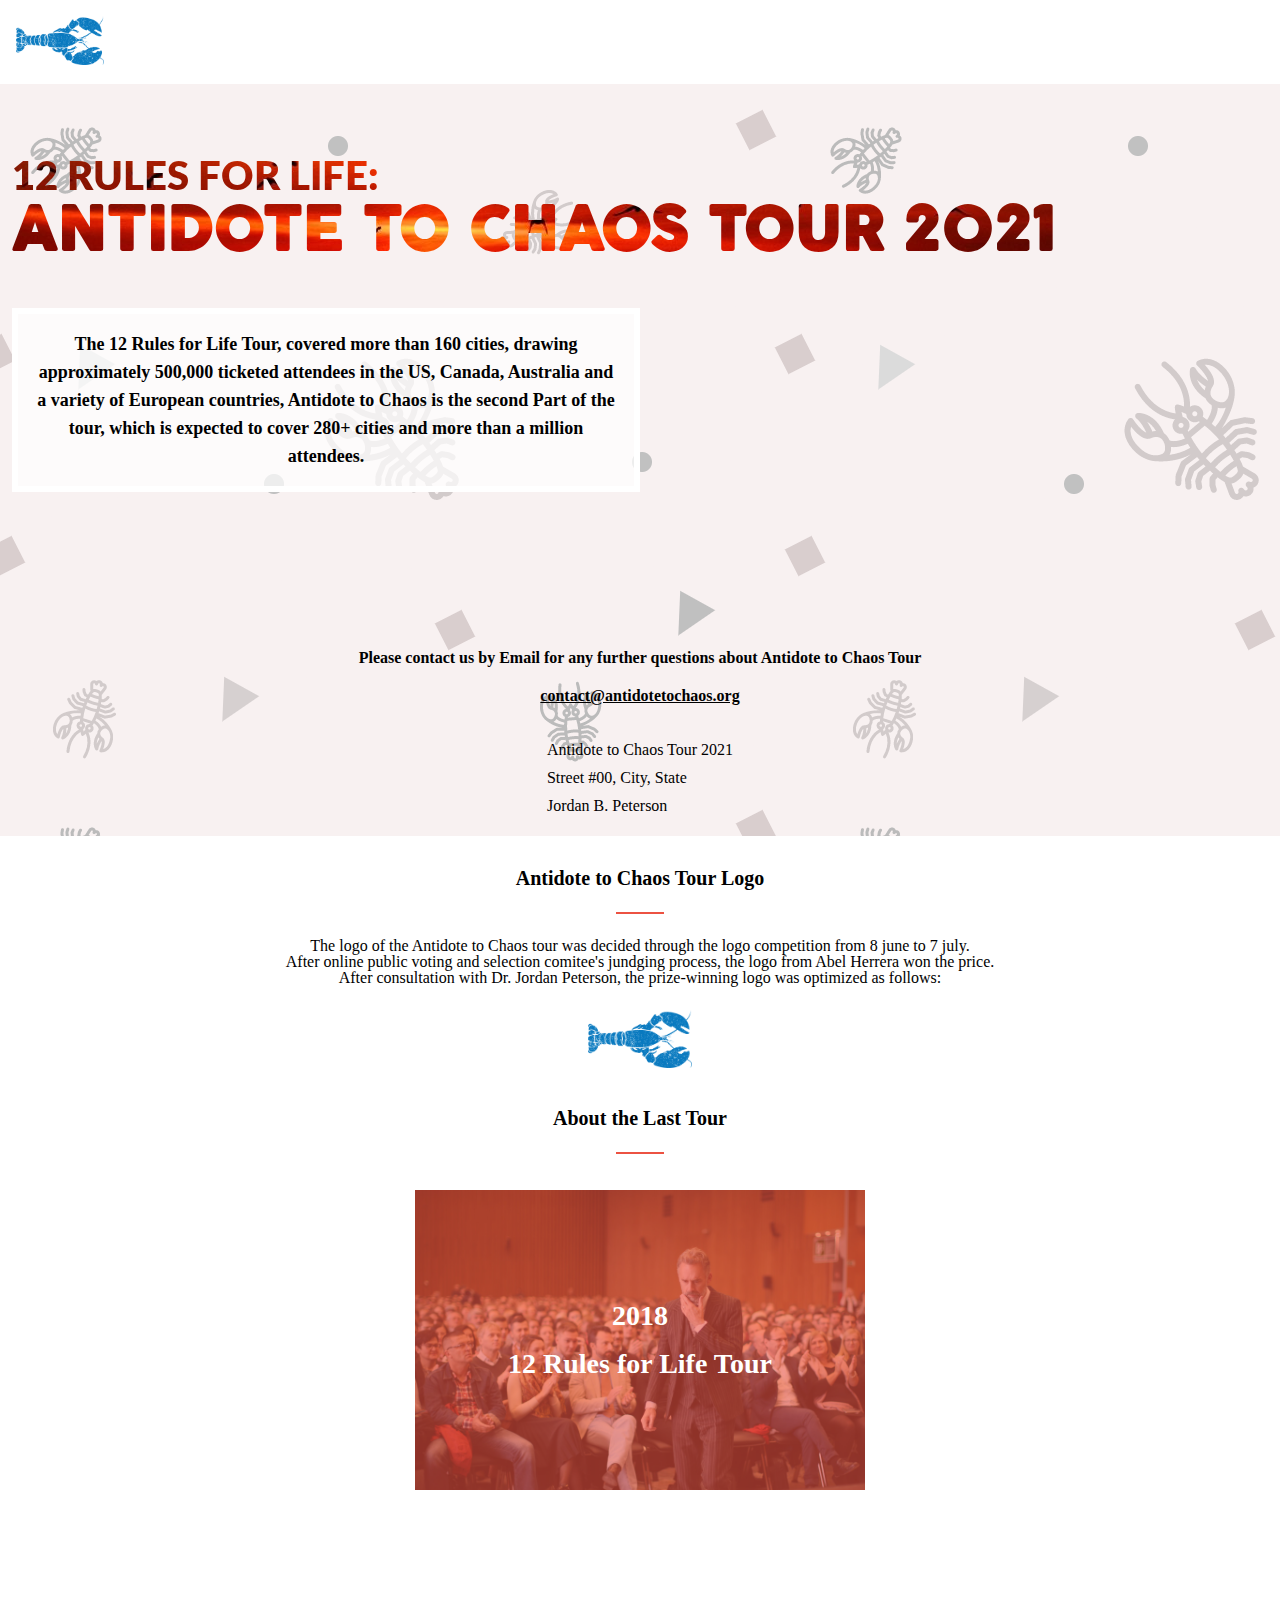
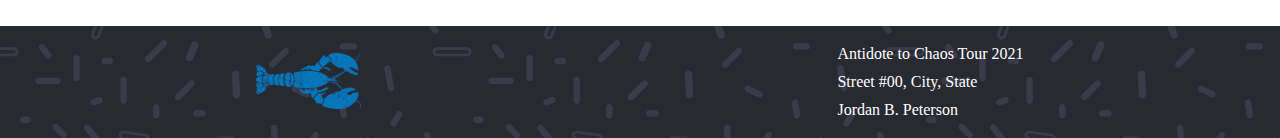
==== commit 3bc11bf7: "Add Logo section" ====
--- a/about.html
+++ b/about.html
@@ -38,14 +38,25 @@
             Tour</span><br>
           <span class="contact-mail">contact@antidotetochaos.org</span>
         </div>
-        <div class="container footer-container">
-          <a href="./index.html"><img class="footer-logo" src="./assets/png/logobster.png" alt=""></a>
+        <div class="container">
           <div class="footer-info">
             <span class="info-item">Antidote to Chaos Tour 2021</span>
             <span class="info-item">Street #00, City, State</span>
             <span class="info-item">Jordan B. Peterson</span>
           </div>
         </div>
+      </div>
+    </section>
+    <section class="logo-section">
+      <div class="container">
+        <h2 class="header-dark">
+          Antidote to Chaos Tour Logo
+        </h2>
+        <div class="separator"></div>
+        <p class="logo-text">The logo of the Antidote to Chaos tour was decided through the logo competition from 8 june to 7 july. <spa class="only-desktop">After online public voting and selection comitee's jundging process, the logo from Abel Herrera won the price. <br> After consultation with Dr. Jordan Peterson, the prize-winning logo was optimized as follows:
+        </span>
+        </p>
+        <img class="footer-logo" src="./assets/png/logobster.png" alt="">
       </div>
     </section>
     <section class="past-tours">
--- a/styles/about.css
+++ b/styles/about.css
@@ -175,6 +175,20 @@
   margin-top: 128px;
 }
 
+.logo-section {
+  width: 100%;
+  background-color: white;
+}
+
+.logo-text {
+  text-align: center;
+  margin: 24px 0;;
+}
+
+.only-desktop {
+  display: none;
+}
+
 .footer-content {
   width: 100%;
   flex-direction: row;
@@ -203,4 +217,8 @@
     background-repeat: repeat;
     background-image: url("data:image/svg+xml,%3Csvg id='Layer_1' xmlns='http://www.w3.org/2000/svg' viewBox='0 0 500 500' fill-opacity='1' %3E%3Cstyle%3E .st0{fill:rgb(58, 58, 74)} %3C/style%3E%3Cpath class='st0' d='M55.5 475h-19c-1.9 0-3.5-1.6-3.5-3.5s1.6-3.5 3.5-3.5h19c1.9 0 3.5 1.6 3.5 3.5s-1.6 3.5-3.5 3.5zM144.7 178.9c-.4 0-.8-.1-1.2-.2-1.8-.7-2.7-2.7-2.1-4.5l6.6-17.8c.7-1.8 2.7-2.7 4.5-2.1 1.8.7 2.7 2.7 2.1 4.5l-6.6 17.8c-.6 1.4-1.9 2.3-3.3 2.3zM107.9 130.4c-1 0-2.1-.5-2.7-1.3l-11.8-14.9c-1.2-1.5-.9-3.7.6-4.9 1.5-1.2 3.7-.9 4.9.6l11.8 14.9c1.2 1.5.9 3.7-.6 4.9-.7.5-1.4.7-2.2.7zM103.2 87.6c-1.5 0-2.8-.9-3.3-2.4-.6-1.8.3-3.8 2.2-4.4l6.6-2.3c1.8-.6 3.8.3 4.4 2.2.6 1.8-.3 3.8-2.2 4.4l-6.6 2.3c-.3.2-.7.2-1.1.2zM300.5 46c-.9 0-1.8-.3-2.5-1-1.4-1.4-1.4-3.6 0-5l15-15c1.4-1.4 3.6-1.4 4.9 0 1.4 1.4 1.4 3.6 0 5l-15 15c-.6.7-1.5 1-2.4 1zM193.5 292c-1.9 0-3.5-1.6-3.5-3.5v-9c0-1.9 1.6-3.5 3.5-3.5s3.5 1.6 3.5 3.5v9c0 1.9-1.6 3.5-3.5 3.5zM163.5 40c-.9 0-1.8-.3-2.5-1-1.4-1.4-1.4-3.6 0-5l17.5-17.5c1.4-1.4 3.6-1.4 5 0s1.4 3.6 0 5L166 39c-.7.7-1.6 1-2.5 1zM252.5 167h-12c-1.9 0-3.5-1.6-3.5-3.5s1.6-3.5 3.5-3.5h12c1.9 0 3.5 1.6 3.5 3.5s-1.6 3.5-3.5 3.5zM199 142.5c-.9 0-1.8-.3-2.5-1L186 131c-1.4-1.4-1.4-3.6 0-5s3.6-1.4 5 0l10.5 10.5c1.4 1.4 1.4 3.6 0 5-.7.7-1.6 1-2.5 1zM108.5 162h-31c-1.9 0-3.5-1.6-3.5-3.5s1.6-3.5 3.5-3.5h31c1.9 0 3.5 1.6 3.5 3.5s-1.6 3.5-3.5 3.5zM134.5 231c-1.9 0-3.5-1.6-3.5-3.5v-16c0-1.9 1.6-3.5 3.5-3.5s3.5 1.6 3.5 3.5v16c0 1.9-1.6 3.5-3.5 3.5zM136.5 86c-1.9 0-3.5-1.6-3.5-3.5v-23c0-1.9 1.6-3.5 3.5-3.5s3.5 1.6 3.5 3.5v23c0 1.9-1.6 3.5-3.5 3.5zM63.5 64h-21c-1.9 0-3.5-1.6-3.5-3.5s1.6-3.5 3.5-3.5h21c1.9 0 3.5 1.6 3.5 3.5S65.4 64 63.5 64zM70.5 124c-.9 0-1.8-.3-2.5-1l-9-9c-1.4-1.4-1.4-3.6 0-5s3.6-1.4 5 0l9 9c1.4 1.4 1.4 3.6 0 5-.7.7-1.6 1-2.5 1zM97.5 200c-1.9 0-3.5-1.6-3.5-3.5v-8c0-1.9 1.6-3.5 3.5-3.5s3.5 1.6 3.5 3.5v8c0 1.9-1.6 3.5-3.5 3.5zM256.5 129h-15c-1.9 0-3.5-1.6-3.5-3.5s1.6-3.5 3.5-3.5h15c1.9 0 3.5 1.6 3.5 3.5s-1.6 3.5-3.5 3.5zM172.5 102c-1.9 0-3.5-1.6-3.5-3.5v-9c0-1.9 1.6-3.5 3.5-3.5s3.5 1.6 3.5 3.5v9c0 1.9-1.6 3.5-3.5 3.5zM275.5 214c-.9 0-1.8-.3-2.5-1l-9-9c-1.4-1.4-1.4-3.6 0-5s3.6-1.4 4.9 0l9 9c1.4 1.4 1.4 3.6 0 5-.6.7-1.5 1-2.4 1zM104.5 262c-1.9 0-3.5-1.6-3.5-3.5v-17c0-1.9 1.6-3.5 3.5-3.5s3.5 1.6 3.5 3.5v17c0 1.9-1.6 3.5-3.5 3.5zM53.5 278c-1.1 0-2.1-.5-2.8-1.4-1.2-1.5-.8-3.7.7-4.9l12-9c1.5-1.2 3.7-.8 4.9.7 1.2 1.5.8 3.7-.7 4.9l-12 9c-.6.5-1.4.7-2.1.7zM173.5 264c-.6 0-1.1-.1-1.7-.4l-13-7c-1.7-.9-2.3-3-1.4-4.7.9-1.7 3-2.3 4.7-1.4l13 7c1.7.9 2.3 3 1.4 4.7-.6 1.1-1.8 1.8-3 1.8zM203.5 182h-26c-1.9 0-3.5-1.6-3.5-3.5s1.6-3.5 3.5-3.5h26c1.9 0 3.5 1.6 3.5 3.5s-1.6 3.5-3.5 3.5zM84.5 61c-1.9 0-3.5-1.6-3.5-3.5v-22c0-1.9 1.6-3.5 3.5-3.5s3.5 1.6 3.5 3.5v22c0 1.9-1.6 3.5-3.5 3.5zM196.5 82c-.9 0-1.8-.3-2.5-1-1.4-1.4-1.4-3.6 0-5l15-15c1.4-1.4 3.6-1.4 5 0s1.4 3.6 0 5l-15 15c-.7.7-1.6 1-2.5 1zM196.5 236c-.9 0-1.8-.3-2.5-1l-13-13c-1.4-1.4-1.4-3.6 0-5s3.6-1.4 5 0l13 13c1.4 1.4 1.4 3.6 0 5-.7.7-1.6 1-2.5 1zM37.5 151c-1.1 0-2.2-.5-2.9-1.6-1.1-1.6-.6-3.8 1-4.9l9-6c1.6-1.1 3.8-.6 4.9 1 1.1 1.6.6 3.8-1 4.9l-9 6c-.7.4-1.3.6-2 .6zM30.5 107h-5c-1.9 0-3.5-1.6-3.5-3.5s1.6-3.5 3.5-3.5h5c1.9 0 3.5 1.6 3.5 3.5s-1.6 3.5-3.5 3.5zM121.5 42h-6c-1.9 0-3.5-1.6-3.5-3.5s1.6-3.5 3.5-3.5h6c1.9 0 3.5 1.6 3.5 3.5s-1.6 3.5-3.5 3.5zM123.5 345c-1.2 0-2.3-.6-3-1.6l-7-11c-1-1.6-.6-3.8 1.1-4.8 1.6-1 3.8-.6 4.8 1.1l7 11c1 1.6.6 3.8-1.1 4.8-.5.3-1.2.5-1.8.5zM31.5 353c-.2 0-.5 0-.7-.1-1.9-.4-3.1-2.3-2.7-4.2l3-14c.4-1.9 2.3-3.1 4.2-2.7 1.9.4 3.1 2.3 2.7 4.2l-3 14c-.4 1.7-1.9 2.8-3.5 2.8zM72.5 318c-.6 0-1.1-.1-1.6-.4l-17-9c-1.7-.9-2.4-3-1.5-4.7.9-1.7 3-2.4 4.7-1.5l17 9c1.7.9 2.4 3 1.5 4.7-.6 1.2-1.8 1.9-3.1 1.9zM256.5 380h-19c-1.9 0-3.5-1.6-3.5-3.5s1.6-3.5 3.5-3.5h19c1.9 0 3.5 1.6 3.5 3.5s-1.6 3.5-3.5 3.5zM299.2 353.3c-.2 0-.4 0-.7-.1-1.9-.4-3.1-2.2-2.8-4.1l3.6-18.7c.4-1.9 2.2-3.1 4.1-2.8 1.9.4 3.1 2.2 2.8 4.1l-3.6 18.7c-.3 1.8-1.7 2.9-3.4 2.9zM328 295c-.4 0-.7-.1-1.1-.2l-18-5.9c-1.8-.6-2.8-2.6-2.2-4.4.6-1.8 2.6-2.8 4.4-2.2l18 5.9c1.8.6 2.8 2.6 2.2 4.4-.4 1.4-1.8 2.4-3.3 2.4zM345.2 267.6c-1.5 0-2.8-.9-3.3-2.4-.6-1.8.3-3.8 2.2-4.4l6.6-2.3c1.8-.6 3.8.3 4.4 2.2.6 1.8-.3 3.8-2.2 4.4l-6.6 2.3c-.4.2-.7.2-1.1.2zM396 381.5c-.9 0-1.8-.3-2.5-1L376 363c-1.4-1.4-1.4-3.6 0-4.9 1.4-1.4 3.6-1.4 4.9 0l17.5 17.5c1.4 1.4 1.4 3.6 0 4.9-.6.7-1.5 1-2.4 1zM350.5 422c-.9 0-1.8-.3-2.5-1-1.4-1.4-1.4-3.6 0-4.9l15-15c1.4-1.4 3.6-1.4 4.9 0 1.4 1.4 1.4 3.6 0 4.9l-15 15c-.6.7-1.5 1-2.4 1zM417.3 460.2c-1.4 0-2.7-.8-3.2-2.2-.7-1.8.1-3.8 1.9-4.6l8.3-3.4c1.8-.7 3.8.1 4.6 1.9.7 1.8-.1 3.8-1.9 4.6l-8.3 3.4c-.5.2-.9.3-1.4.3zM329.5 464c-.9 0-1.8-.3-2.5-1-1.4-1.4-1.4-3.6 0-4.9l17.5-17.5c1.4-1.4 3.6-1.4 4.9 0 1.4 1.4 1.4 3.6 0 4.9L332 463c-.7.7-1.6 1-2.5 1zM486.5 401h-12c-1.9 0-3.5-1.6-3.5-3.5s1.6-3.5 3.5-3.5h12c1.9 0 3.5 1.6 3.5 3.5s-1.6 3.5-3.5 3.5zM399 442.5c-.9 0-1.8-.3-2.5-1L386 431c-1.4-1.4-1.4-3.6 0-4.9 1.4-1.4 3.6-1.4 4.9 0l10.5 10.5c1.4 1.4 1.4 3.6 0 4.9-.6.7-1.5 1-2.4 1zM314.5 405h-31c-1.9 0-3.5-1.6-3.5-3.5s1.6-3.5 3.5-3.5h31c1.9 0 3.5 1.6 3.5 3.5s-1.6 3.5-3.5 3.5zM338.5 375c-1.9 0-3.5-1.6-3.5-3.5v-23c0-1.9 1.6-3.5 3.5-3.5s3.5 1.6 3.5 3.5v23c0 1.9-1.6 3.5-3.5 3.5zM454.5 382h-15c-1.9 0-3.5-1.6-3.5-3.5s1.6-3.5 3.5-3.5h15c1.9 0 3.5 1.6 3.5 3.5s-1.6 3.5-3.5 3.5zM426.5 414c-1.9 0-3.5-1.6-3.5-3.5v-9c0-1.9 1.6-3.5 3.5-3.5s3.5 1.6 3.5 3.5v9c0 1.9-1.6 3.5-3.5 3.5zM402.5 325c-.9 0-1.8-.3-2.5-1-1.4-1.4-1.4-3.6 0-4.9l15-15c1.4-1.4 3.6-1.4 4.9 0 1.4 1.4 1.4 3.6 0 4.9l-15 15c-.6.7-1.5 1-2.4 1zM423.5 257c-1.2 0-2.3-.6-3-1.6l-7-11c-1-1.6-.6-3.8 1.1-4.8 1.6-1 3.8-.6 4.8 1.1l7 11c1 1.6.6 3.8-1.1 4.8-.5.3-1.2.5-1.8.5zM413.5 198c-.6 0-1.1-.1-1.6-.4l-17-9c-1.7-.9-2.4-3-1.5-4.7.9-1.7 3-2.4 4.7-1.5l17 9c1.7.9 2.4 3 1.5 4.7-.6 1.2-1.8 1.9-3.1 1.9zM220.5 344c-1.6 0-3-1.1-3.4-2.7l-9-36c-.5-1.9.7-3.8 2.5-4.2 1.9-.5 3.8.7 4.2 2.5l9 36c.5 1.9-.7 3.8-2.5 4.2-.2.2-.5.2-.8.2zM276.5 281.5c-2.5 0-4.6-1.9-4.9-4.3l-3-22c-.2-1.3.2-2.6 1-3.7s2-1.7 3.3-1.9c1.3-.2 2.6.2 3.7 1s1.8 2 1.9 3.3l3 22c.2 1.3-.2 2.6-1 3.7s-2 1.7-3.3 1.9h-.7zm-3-29h-.3c-.5.1-1 .3-1.3.8-.3.4-.5 1-.4 1.5l3 22c.1 1.1 1.1 1.9 2.2 1.7.5-.1 1-.3 1.3-.8.3-.4.5-1 .4-1.5l-3-22c-.1-.5-.3-1-.8-1.3-.2-.3-.7-.4-1.1-.4zM139.5 297h-.3l-21-2c-1.9-.2-3.3-1.9-3.2-3.8.2-1.9 1.9-3.3 3.8-3.2l21 2c1.9.2 3.3 1.9 3.2 3.8-.2 1.8-1.7 3.2-3.5 3.2zM289.5 168c-.3 0-.6 0-1-.1l-7-2c-1.9-.5-2.9-2.5-2.4-4.3.5-1.9 2.5-2.9 4.3-2.4l7 2c1.9.5 2.9 2.5 2.4 4.3-.4 1.5-1.8 2.5-3.3 2.5zM89.5 400H89c-1.9-.3-3.2-2.1-2.9-4l4-26c.3-1.9 2.1-3.2 4-2.9 1.9.3 3.2 2.1 2.9 4l-4 26c-.3 1.7-1.8 2.9-3.5 2.9zM163.5 400c-.5 0-1-.1-1.5-.3-1.8-.8-2.5-2.9-1.7-4.7l7-15c.8-1.8 2.9-2.5 4.7-1.7 1.8.8 2.5 2.9 1.7 4.7l-7 15c-.6 1.3-1.9 2-3.2 2zM221.5 263c-1.7 0-3.2-1.2-3.5-3-.3-1.9 1-3.7 2.9-4l13-2c1.9-.3 3.7 1 4 2.9s-1 3.7-2.9 4l-13 2c-.1.1-.3.1-.5.1zM174.5 341c-.4 0-.7-.1-1.1-.2l-15-5c-1.8-.6-2.8-2.6-2.2-4.4.6-1.8 2.6-2.8 4.4-2.2l15 5c1.8.6 2.8 2.6 2.2 4.4-.5 1.5-1.8 2.4-3.3 2.4zM260.5 320c-1 0-1.9-.4-2.6-1.2-1.3-1.5-1.1-3.7.3-4.9l8-7c1.5-1.3 3.7-1.1 4.9.3 1.3 1.5 1.1 3.7-.3 4.9l-8 7c-.7.6-1.5.9-2.3.9zM217.5 384c-1 0-2-.4-2.7-1.3l-5-6c-1.2-1.5-1-3.7.4-4.9 1.5-1.2 3.7-1 4.9.4l5 6c1.2 1.5 1 3.7-.4 4.9-.6.6-1.4.9-2.2.9zM55.5 423c-.7 0-1.3-.2-1.9-.6l-18-12c-1.6-1.1-2-3.2-1-4.9 1.1-1.6 3.2-2 4.9-1l18 12c1.6 1.1 2 3.2 1 4.9-.8 1.1-1.9 1.6-3 1.6zM53.5 36c-1 0-2.1-.5-2.8-1.4l-7-9c-1.2-1.5-.9-3.7.6-4.9 1.5-1.2 3.7-.9 4.9.6l7 9c1.2 1.5.9 3.7-.6 4.9-.6.6-1.3.8-2.1.8zM303.5 133c-1.8 0-3.4-1.4-3.5-3.3l-1-17c-.1-1.9 1.4-3.6 3.3-3.7 1.9-.1 3.6 1.4 3.7 3.3l1 17c.1 1.9-1.4 3.6-3.3 3.7h-.2zM319.5 184c-1.6 0-3-1.1-3.4-2.7-.5-1.9.7-3.8 2.5-4.2l28-7c1.9-.5 3.8.7 4.2 2.5.5 1.9-.7 3.8-2.5 4.2l-28 7c-.2.2-.5.2-.8.2zM431.5 72c-1.7 0-3.1-1.2-3.4-2.9l-4-22c-.3-1.9.9-3.7 2.8-4.1 1.9-.3 3.7.9 4.1 2.8l4 22c.3 1.9-.9 3.7-2.8 4.1-.3.1-.5.1-.7.1zM354.5 232c-1.3 0-2.5-.7-3.1-1.9l-11-21c-.9-1.7-.2-3.8 1.5-4.7 1.7-.9 3.8-.2 4.7 1.5l11 21c.9 1.7.2 3.8-1.5 4.7-.5.3-1.1.4-1.6.4zM339.5 139c-.6 0-1.2-.2-1.8-.5-1.7-1-2.2-3.1-1.2-4.8l9-15c1-1.7 3.1-2.2 4.8-1.2 1.7 1 2.2 3.1 1.2 4.8l-9 15c-.7 1.1-1.8 1.7-3 1.7zM338.5 79c-.5 0-1-.1-1.5-.3l-13-6c-1.8-.8-2.5-2.9-1.7-4.6.8-1.8 2.9-2.5 4.6-1.7l13 6c1.8.8 2.5 2.9 1.7 4.6-.5 1.2-1.8 2-3.1 2zM223.5 100h-7c-1.9 0-3.5-1.6-3.5-3.5s1.6-3.5 3.5-3.5h7c1.9 0 3.5 1.6 3.5 3.5s-1.6 3.5-3.5 3.5zM312.5 233c-1.9 0-3.5-1.6-3.5-3.5v-8c0-1.9 1.6-3.5 3.5-3.5s3.5 1.6 3.5 3.5v8c0 1.9-1.6 3.5-3.5 3.5zM402.2 160.3c-.3 0-.6 0-.8-.1-2.7-.4-4.6-3-4.1-5.7l4.6-27.7c.5-2.7 3-4.6 5.8-4.1 2.6.4 4.4 2.8 4.2 5.4v.4l-4.6 27.7c-.2 1.3-.9 2.5-2 3.2-1.1.6-2.1.9-3.1.9zm4.6-34.6c-1 0-1.8.7-2 1.7l-4.6 27.7c-.2 1.1.6 2.1 1.6 2.3.5.1 1.1 0 1.5-.3s.7-.8.8-1.3l4.6-27.7v-.1c.1-1-.6-2-1.7-2.2 0-.1-.1-.1-.2-.1zM379.5 102c-1.7 0-3.2-1.3-3.5-3l-2-14c-.3-1.9 1.1-3.7 3-4 1.9-.3 3.7 1.1 4 3l2 14c.3 1.9-1.1 3.7-3 4h-.5zM101.5 454c-.5 0-1.1-.1-1.6-.4l-8-4c-1.7-.9-2.4-3-1.6-4.7.9-1.7 3-2.4 4.7-1.6l8 4c1.7.9 2.4 3 1.6 4.7-.6 1.3-1.8 2-3.1 2zM474.5 136c-1.6 0-3-1.1-3.4-2.7l-3-12c-.5-1.9.7-3.8 2.5-4.2 1.9-.5 3.8.7 4.2 2.5l3 12c.5 1.9-.7 3.8-2.5 4.2-.2.2-.5.2-.8.2zM480.5 508c-1.1 0-2.2-.5-2.9-1.5l-7-10c-1.1-1.6-.7-3.8.9-4.9 1.6-1.1 3.8-.7 4.9.9l7 10c1.1 1.6.7 3.8-.9 4.9-.6.4-1.3.6-2 .6zM145 475.5c-1.9 0-3.5-1.6-3.5-3.5v-21.1c0-1.9 1.6-3.5 3.5-3.5s3.5 1.6 3.5 3.5V472c0 2-1.6 3.5-3.5 3.5zM380.5 302c-.6 0-1.1-.1-1.7-.4l-13-7c-1.7-.9-2.3-3-1.4-4.7.9-1.7 3-2.3 4.7-1.4l13 7c1.7.9 2.3 3 1.4 4.7-.6 1.1-1.8 1.8-3 1.8zM362.4 343.9c-1.8 0-3.4-1.4-3.5-3.3l-.8-14.7c-.1-1.9 1.4-3.6 3.3-3.7 1.9-.1 3.6 1.4 3.7 3.3l.8 14.7c.1 1.9-1.4 3.6-3.3 3.7h-.2zM223.5 224c-1.9 0-3.5-1.6-3.5-3.5v-9c0-1.9 1.6-3.5 3.5-3.5s3.5 1.6 3.5 3.5v9c0 1.9-1.6 3.5-3.5 3.5zM380.5 481c-1.2 0-2.3-.6-3-1.6l-7-11c-1-1.6-.6-3.8 1.1-4.8 1.6-1 3.8-.6 4.8 1.1l7 11c1 1.6.6 3.8-1.1 4.8-.5.3-1.2.5-1.8.5zM390.5 26h-12c-1.9 0-3.5-1.6-3.5-3.5s1.6-3.5 3.5-3.5h12c1.9 0 3.5 1.6 3.5 3.5s-1.6 3.5-3.5 3.5zM434.4 111.1c-.6 0-1.2-.2-1.8-.5-1.7-1-2.2-3.2-1.2-4.8l6.2-10.3c1-1.7 3.2-2.2 4.8-1.2 1.7 1 2.2 3.2 1.2 4.8l-6.2 10.3c-.7 1.1-1.8 1.7-3 1.7zM113.5 424.5c-2.3 0-4.3-1.6-4.8-3.8-.3-1.3-.1-2.6.6-3.8.7-1.1 1.8-2 3.1-2.3l28-7c1.3-.3 2.6-.1 3.8.6 1.1.7 2 1.8 2.3 3.1.3 1.3.1 2.6-.6 3.8-.7 1.1-1.8 2-3.1 2.3l-28 7c-.5.1-.9.1-1.3.1zm28-14c-.2 0-.3 0-.5.1l-28 7c-.5.1-1 .5-1.2.9s-.4 1-.2 1.5c.3 1.1 1.4 1.7 2.4 1.5l28-7c.5-.1 1-.5 1.2-.9s.4-1 .2-1.5c-.1-.5-.5-1-.9-1.2-.3-.3-.6-.4-1-.4zM513.5 33.5h-31c-2.8 0-5-2.2-5-5s2.2-5 5-5h31c2.8 0 5 2.2 5 5s-2.2 5-5 5zm-31-7c-1.1 0-2 .9-2 2s.9 2 2 2h31c1.1 0 2-.9 2-2s-.9-2-2-2h-31zM15.5 33.5h-31c-2.8 0-5-2.2-5-5s2.2-5 5-5h31c2.8 0 5 2.2 5 5s-2.2 5-5 5zm-31-7c-1.1 0-2 .9-2 2s.9 2 2 2h31c1.1 0 2-.9 2-2s-.9-2-2-2h-31zM160.5 129h-.7l-24.5-3.4c-1.3-.2-2.5-.9-3.3-1.9-.8-1.1-1.1-2.4-1-3.7.2-1.3.9-2.5 1.9-3.3 1.1-.8 2.4-1.1 3.7-1l24.5 3.4c1.3.2 2.5.9 3.3 1.9.8 1.1 1.1 2.4 1 3.7-.3 2.4-2.4 4.3-4.9 4.3zM136 118.5c-.4 0-.8.1-1.2.4-.4.3-.7.8-.8 1.3-.1.5.1 1.1.4 1.5.3.4.8.7 1.3.8l24.5 3.4c1.1.2 2.1-.6 2.3-1.7.1-.5-.1-1.1-.4-1.5-.3-.4-.8-.7-1.3-.8l-24.5-3.4h-.3zM105.5 14.8c-.6 0-1.2-.1-1.8-.3-1.2-.5-2.2-1.4-2.8-2.6s-.6-2.6-.1-3.8l7.9-20.5c.5-1.2 1.4-2.2 2.6-2.8 1.2-.5 2.6-.6 3.8-.1 2.6 1 3.9 3.9 2.9 6.5l-7.9 20.5c-.6 1.8-2.5 3.1-4.6 3.1zm8-27.6c-.3 0-.5.1-.8.2-.5.2-.9.6-1.1 1.1L103.7 9c-.2.5-.2 1 0 1.5s.6.9 1.1 1.1c1 .4 2.2-.2 2.6-1.1l7.9-20.5c.4-1-.1-2.2-1.1-2.6-.3-.1-.5-.2-.7-.2zM105.5 515.3c-.6 0-1.2-.1-1.8-.3-2.6-1-3.9-3.9-2.9-6.5l7.9-20.5c.5-1.2 1.4-2.2 2.6-2.8 1.2-.5 2.6-.6 3.8-.1 1.2.5 2.2 1.4 2.8 2.6.5 1.2.6 2.6.1 3.8l-7.9 20.5c-.6 2-2.5 3.3-4.6 3.3zm8-27.6c-.3 0-.5.1-.8.2-.5.2-.9.6-1.1 1.1l-7.9 20.5c-.4 1 .1 2.2 1.1 2.6 1 .4 2.2-.2 2.6-1.1l7.9-20.5c.2-.5.2-1 0-1.5s-.6-.9-1.1-1.1c-.3-.1-.5-.2-.7-.2zM480.5 8.5c-1.1 0-2.2-.5-2.9-1.5l-7-10c-1.1-1.6-.7-3.8.9-4.9 1.6-1.1 3.8-.7 4.9.9l7 10c1.1 1.6.7 3.8-.9 4.9-.6.4-1.3.6-2 .6zM200 435c-1.6 0-3.1-1-3.7-2.5l-4-10c-.8-2.1.2-4.4 2.2-5.2 2.1-.8 4.4.2 5.2 2.2l4 10c.8 2.1-.2 4.4-2.2 5.2-.5.2-1 .3-1.5.3zM233 461c-.9 0-1.9-.3-2.7-1-1.6-1.5-1.8-4-.3-5.6l17-19c1.5-1.6 4-1.8 5.6-.3 1.6 1.5 1.8 4 .3 5.6l-17 19c-.7.8-1.8 1.3-2.9 1.3zM296 512c-1.7 0-3.2-1-3.8-2.7l-7-20c-.7-2.1.4-4.4 2.5-5.1 2.1-.7 4.4.4 5.1 2.5l7 20c.7 2.1-.4 4.4-2.5 5.1-.4.1-.9.2-1.3.2zM296 14c-1.7 0-3.2-1-3.8-2.7l-7-20c-.7-2.1.4-4.4 2.5-5.1 2.1-.7 4.4.4 5.1 2.5l7 20c.7 2.1-.4 4.4-2.5 5.1-.4.1-.9.2-1.3.2zM11 270c-.8 0-1.6-.2-2.3-.7l-28-20c-1.8-1.3-2.2-3.8-.9-5.6 1.3-1.8 3.8-2.2 5.6-.9l28 20c1.8 1.3 2.2 3.8.9 5.6-.8 1-2.1 1.6-3.3 1.6zM512 270c-.8 0-1.6-.2-2.3-.7l-28-20c-1.8-1.3-2.2-3.8-.9-5.6 1.3-1.8 3.8-2.2 5.6-.9l28 20c1.8 1.3 2.2 3.8.9 5.6-.8 1-2.1 1.6-3.3 1.6zM41 211c-1.1 0-2.2-.5-3-1.3l-8-9c-1.5-1.7-1.3-4.2.3-5.6 1.7-1.5 4.2-1.3 5.6.3l8 9c1.5 1.7 1.3 4.2-.3 5.6-.7.7-1.7 1-2.6 1zM261 80c-2.1 0-3.9-1.7-4-3.8l-1-23c-.1-2.2 1.6-4.1 3.8-4.2 2.2-.1 4.1 1.6 4.2 3.8l1 23c.1 2.2-1.6 4.1-3.8 4.2h-.2zM209 39c-.5 0-1.1-.1-1.6-.3-2-.9-3-3.2-2.1-5.3l6-14c.9-2 3.2-3 5.3-2.1 2 .9 3 3.2 2.1 5.3l-6 14c-.7 1.5-2.2 2.4-3.7 2.4zM460 327c-.8 0-1.7-.3-2.4-.8-1.8-1.3-2.1-3.8-.8-5.6l12-16c1.3-1.8 3.8-2.1 5.6-.8 1.8 1.3 2.1 3.8.8 5.6l-12 16c-.8 1-2 1.6-3.2 1.6zM446 182c-1.6 0-3.1-1-3.7-2.6l-3-8c-.8-2.1.3-4.4 2.3-5.1 2.1-.8 4.4.3 5.1 2.3l3 8c.8 2.1-.3 4.4-2.3 5.1-.5.2-.9.3-1.4.3zM466 213c-.9 0-1.7-.3-2.5-.8-1.7-1.4-2.1-3.9-.7-5.6l7-9c1.4-1.7 3.9-2.1 5.6-.7 1.7 1.4 2.1 3.9.7 5.6l-7 9c-.7 1-1.9 1.5-3.1 1.5zM9 391c-1.3 0-2.6-.6-3.3-1.8-1.2-1.8-.7-4.3 1.1-5.5l12-8c1.8-1.2 4.3-.7 5.5 1.1 1.2 1.8.7 4.3-1.1 5.5l-12 8c-.7.5-1.4.7-2.2.7z'/%3E%3C/svg%3E");
   }
-}
+
+  .only-desktop {
+    display: block;
+  }
+}
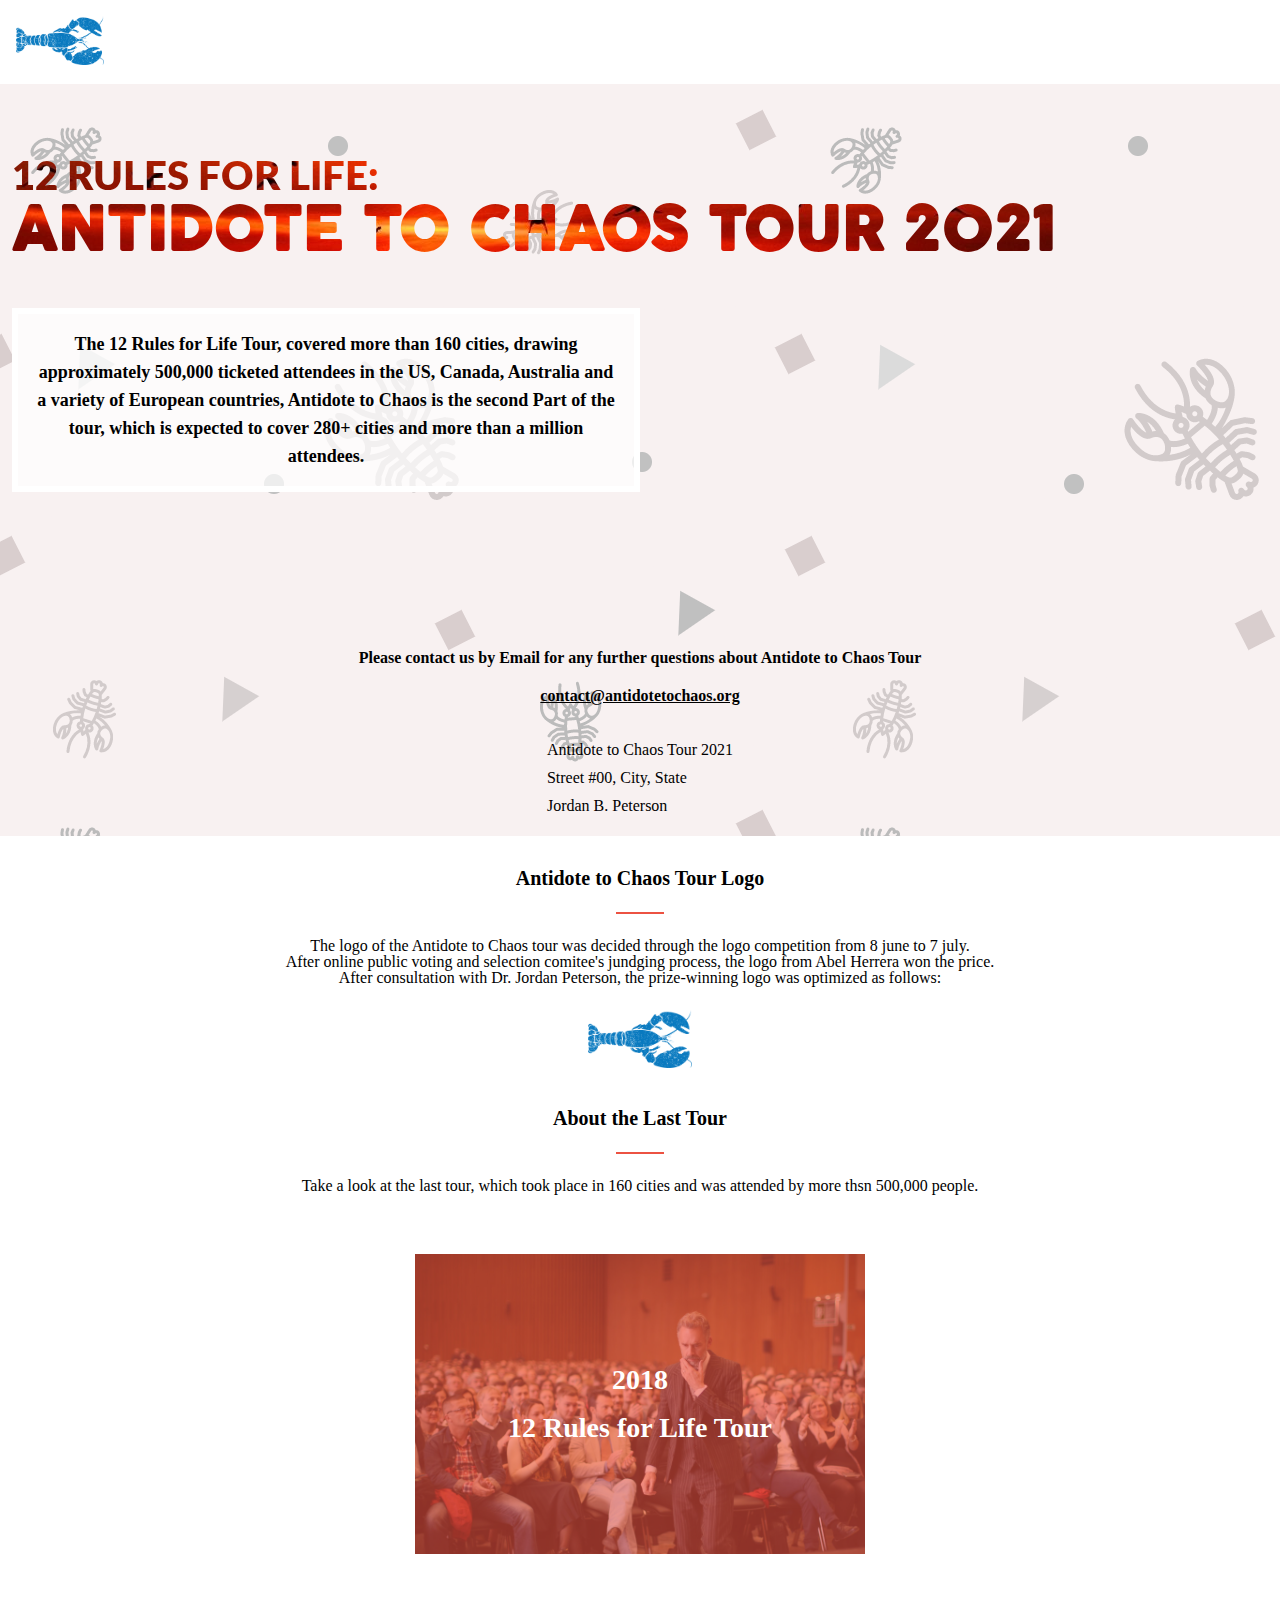
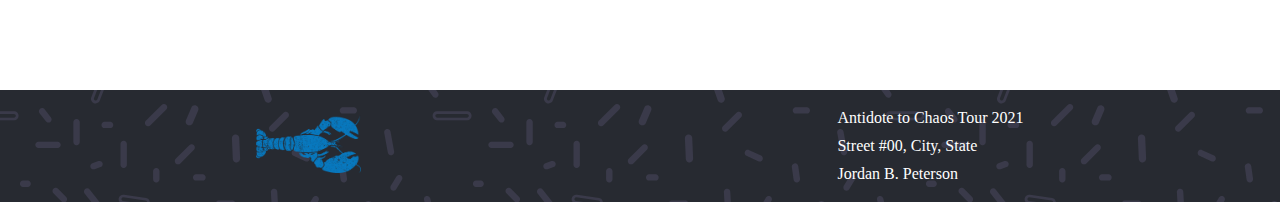
==== commit fe72883d: "Add description to past tours section" ====
--- a/about.html
+++ b/about.html
@@ -53,7 +53,7 @@
           Antidote to Chaos Tour Logo
         </h2>
         <div class="separator"></div>
-        <p class="logo-text">The logo of the Antidote to Chaos tour was decided through the logo competition from 8 june to 7 july. <spa class="only-desktop">After online public voting and selection comitee's jundging process, the logo from Abel Herrera won the price. <br> After consultation with Dr. Jordan Peterson, the prize-winning logo was optimized as follows:
+        <p class="logo-text">The logo of the Antidote to Chaos tour was decided through the logo competition from 8 june to 7 july. <span class="only-desktop">After online public voting and selection comitee's jundging process, the logo from Abel Herrera won the price. <br> After consultation with Dr. Jordan Peterson, the prize-winning logo was optimized as follows:
         </span>
         </p>
         <img class="footer-logo" src="./assets/png/logobster.png" alt="">
@@ -65,6 +65,8 @@
           About the Last Tour
         </h2>
         <div class="separator"></div>
+        <p class="logo-text">Take a look at the last tour, which took place in 160 cities and was attended by more thsn 500,000 people.
+        </p>
         <div class="image-over">
           <div class="last-tour">
           </div>
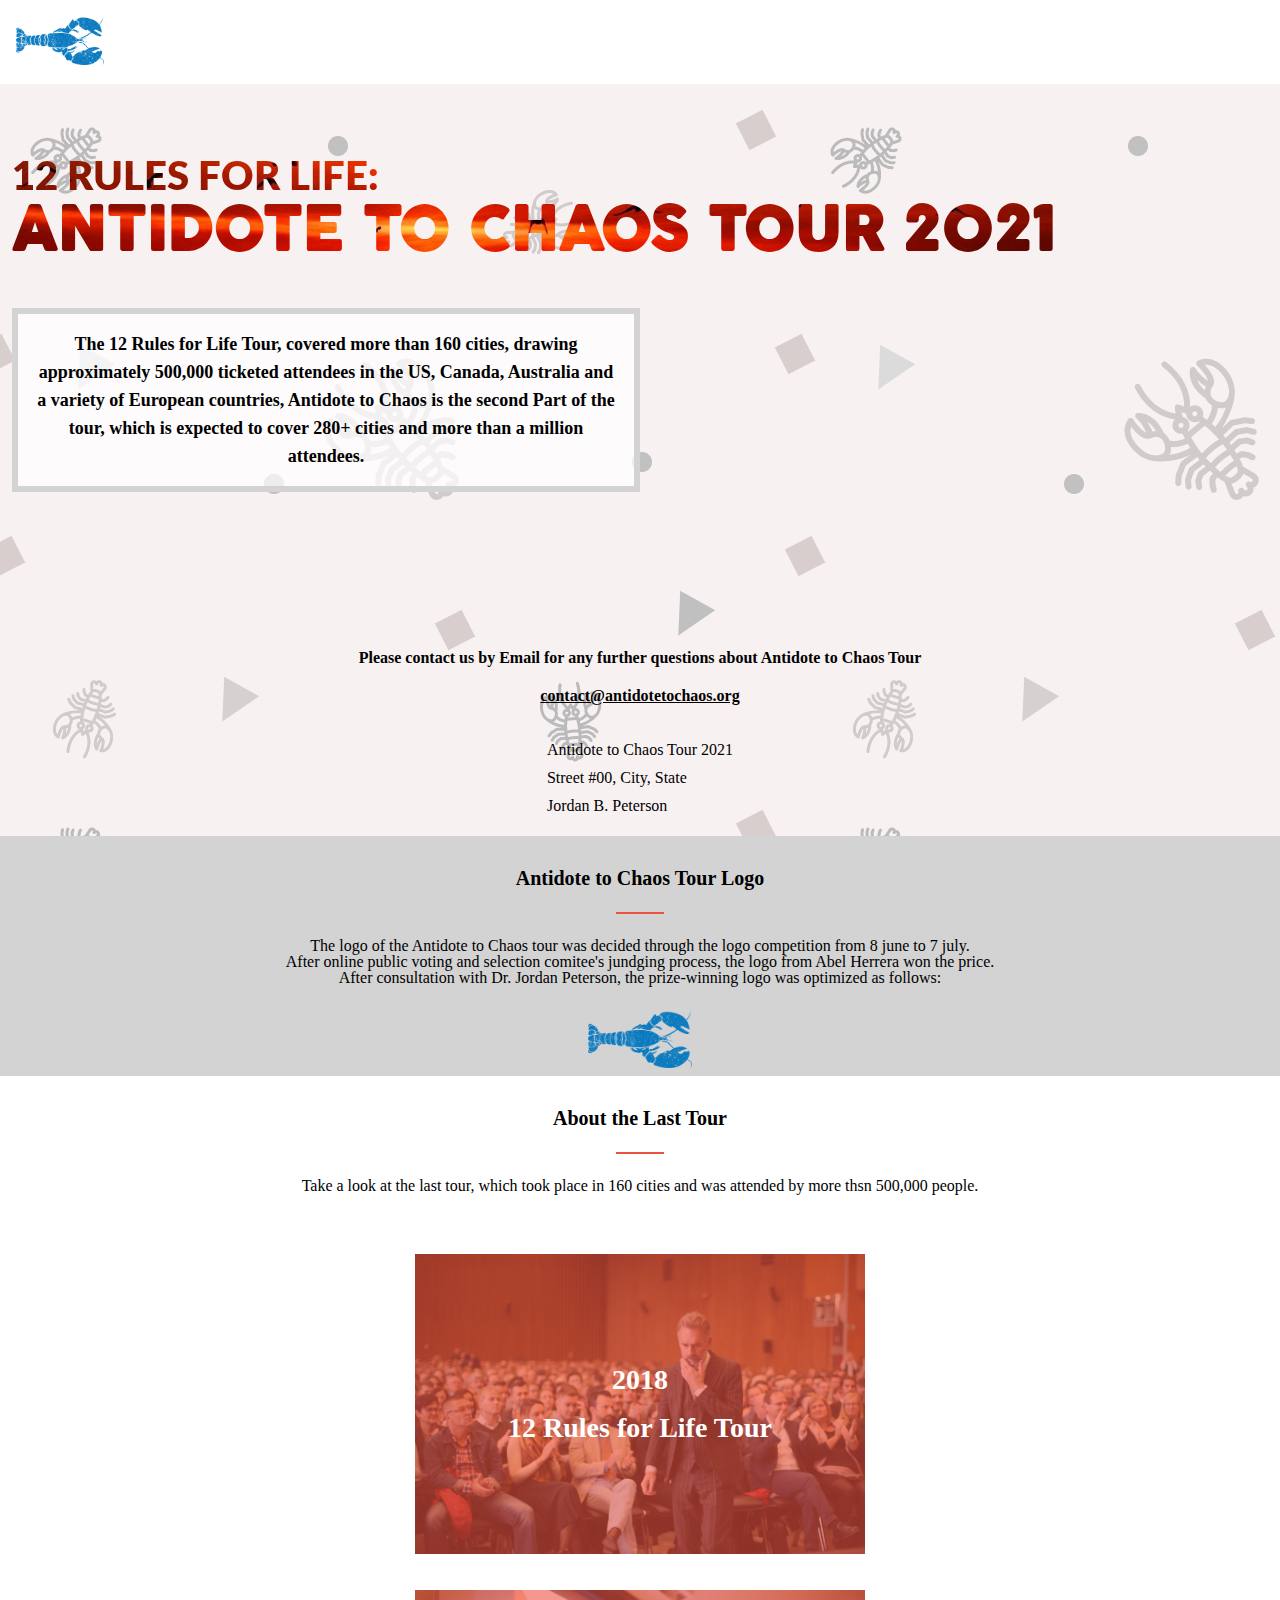
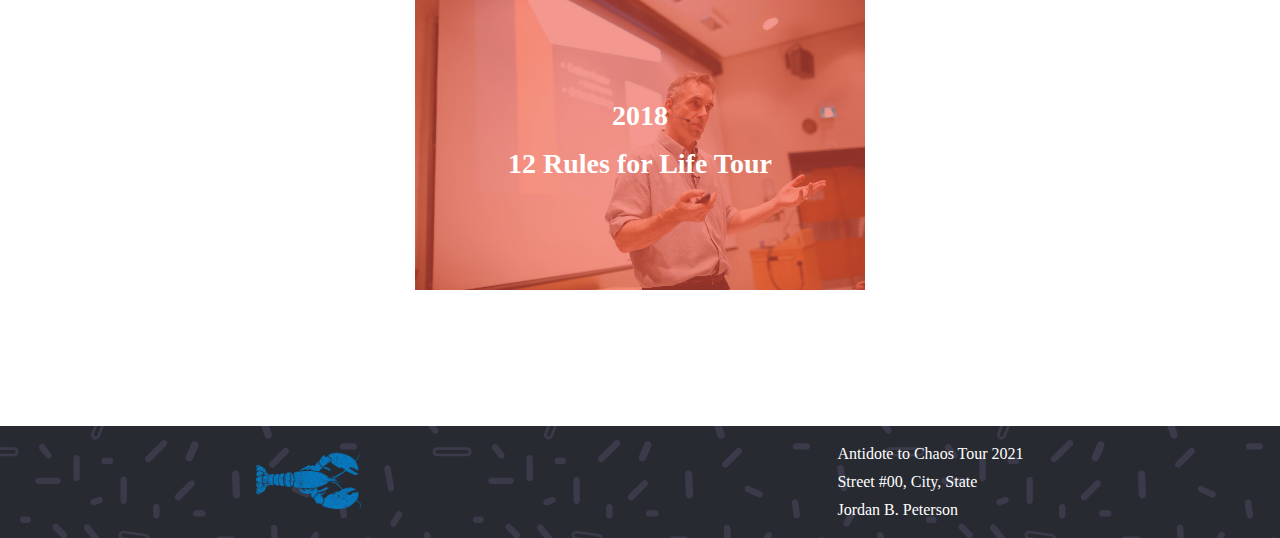
==== commit 79ac2c56: "Add second image to last tour section" ====
--- a/about.html
+++ b/about.html
@@ -19,7 +19,7 @@
 <body>
   <header id="navbar">
     <a href="./index.html">
-      <img class="nav-logo" src="./assets/png/logobster.png" alt="">
+      <img class="nav-logo" src="./assets/png/logobster.png" alt="lobster logo">
     </a>
   </header>
   <main>
@@ -56,7 +56,7 @@
         <p class="logo-text">The logo of the Antidote to Chaos tour was decided through the logo competition from 8 june to 7 july. <span class="only-desktop">After online public voting and selection comitee's jundging process, the logo from Abel Herrera won the price. <br> After consultation with Dr. Jordan Peterson, the prize-winning logo was optimized as follows:
         </span>
         </p>
-        <img class="footer-logo" src="./assets/png/logobster.png" alt="">
+        <img class="footer-logo" src="./assets/png/logobster.png" alt="lobster logo">
       </div>
     </section>
     <section class="past-tours">
@@ -74,13 +74,20 @@
             2018<br>12 Rules for Life Tour
           </div>
         </div>
+        <div class="image-over">
+          <div class="last-tour-two">
+          </div>
+          <div class="color-overlay">
+            2018<br>12 Rules for Life Tour
+          </div>
+        </div>
       </div>
     </section>
   </main>
   <footer id="footer">
     <div class="contact-info">
       <div class="container footer-content">
-        <a href="./index.html"><img class="footer-logo" src="./assets/png/logobster.png" alt=""></a>
+        <a href="./index.html"><img class="footer-logo" src="./assets/png/logobster.png" alt="lobster logo"></a>
         <div class="footer-info">
           <span class="info-item">Antidote to Chaos Tour 2021</span>
           <span class="info-item">Street #00, City, State</span>
--- a/styles/about.css
+++ b/styles/about.css
@@ -52,7 +52,7 @@
 
 .hero-text-container {
   background-color: rgba(255, 255, 255, 0.7);
-  border: 6px solid white;
+  border: 6px solid #d3d3d3;
   padding: 16px;
 }
 
@@ -98,7 +98,7 @@
   width: 80%;
   flex-direction: row;
   justify-content: space-around;
-  background-color: white;
+  background-color: #d3d3d3;
   padding: 24px 0;
   margin: 36px 0;
 }
@@ -150,7 +150,18 @@
   width: 100%;
   height: 300px;
   overflow: hidden;
-  color: #fff;
+  color: #d3d3d3;
+}
+
+.last-tour-two {
+  background: url('../assets/jpg/jordan-lecture.jpeg') 0 0 no-repeat;
+  background-size: contain;
+  background-position: center;
+  max-width: 450px;
+  width: 100%;
+  height: 300px;
+  overflow: hidden;
+  color: #d3d3d3;
 }
 
 .color-overlay {
@@ -177,12 +188,12 @@
 
 .logo-section {
   width: 100%;
-  background-color: white;
+  background-color: #d3d3d3;
 }
 
 .logo-text {
   text-align: center;
-  margin: 24px 0;;
+  margin: 24px 0;
 }
 
 .only-desktop {
